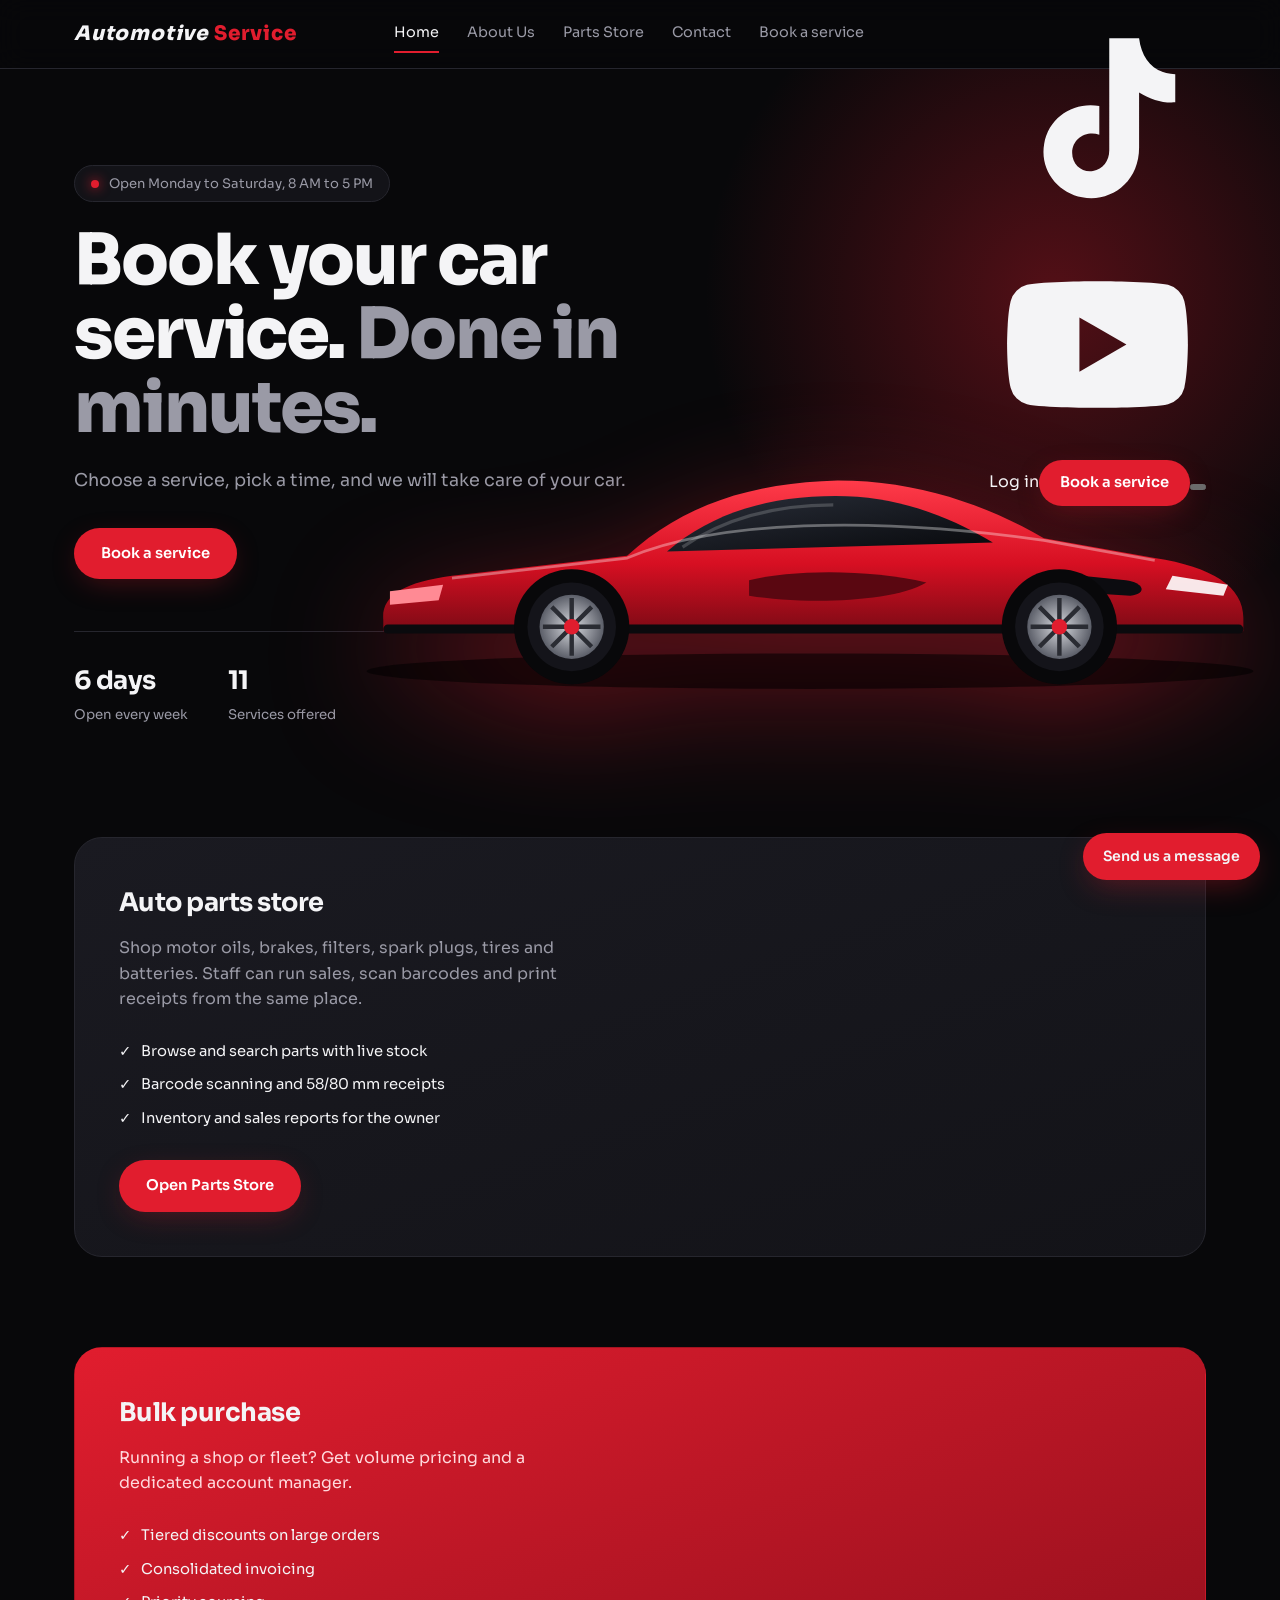
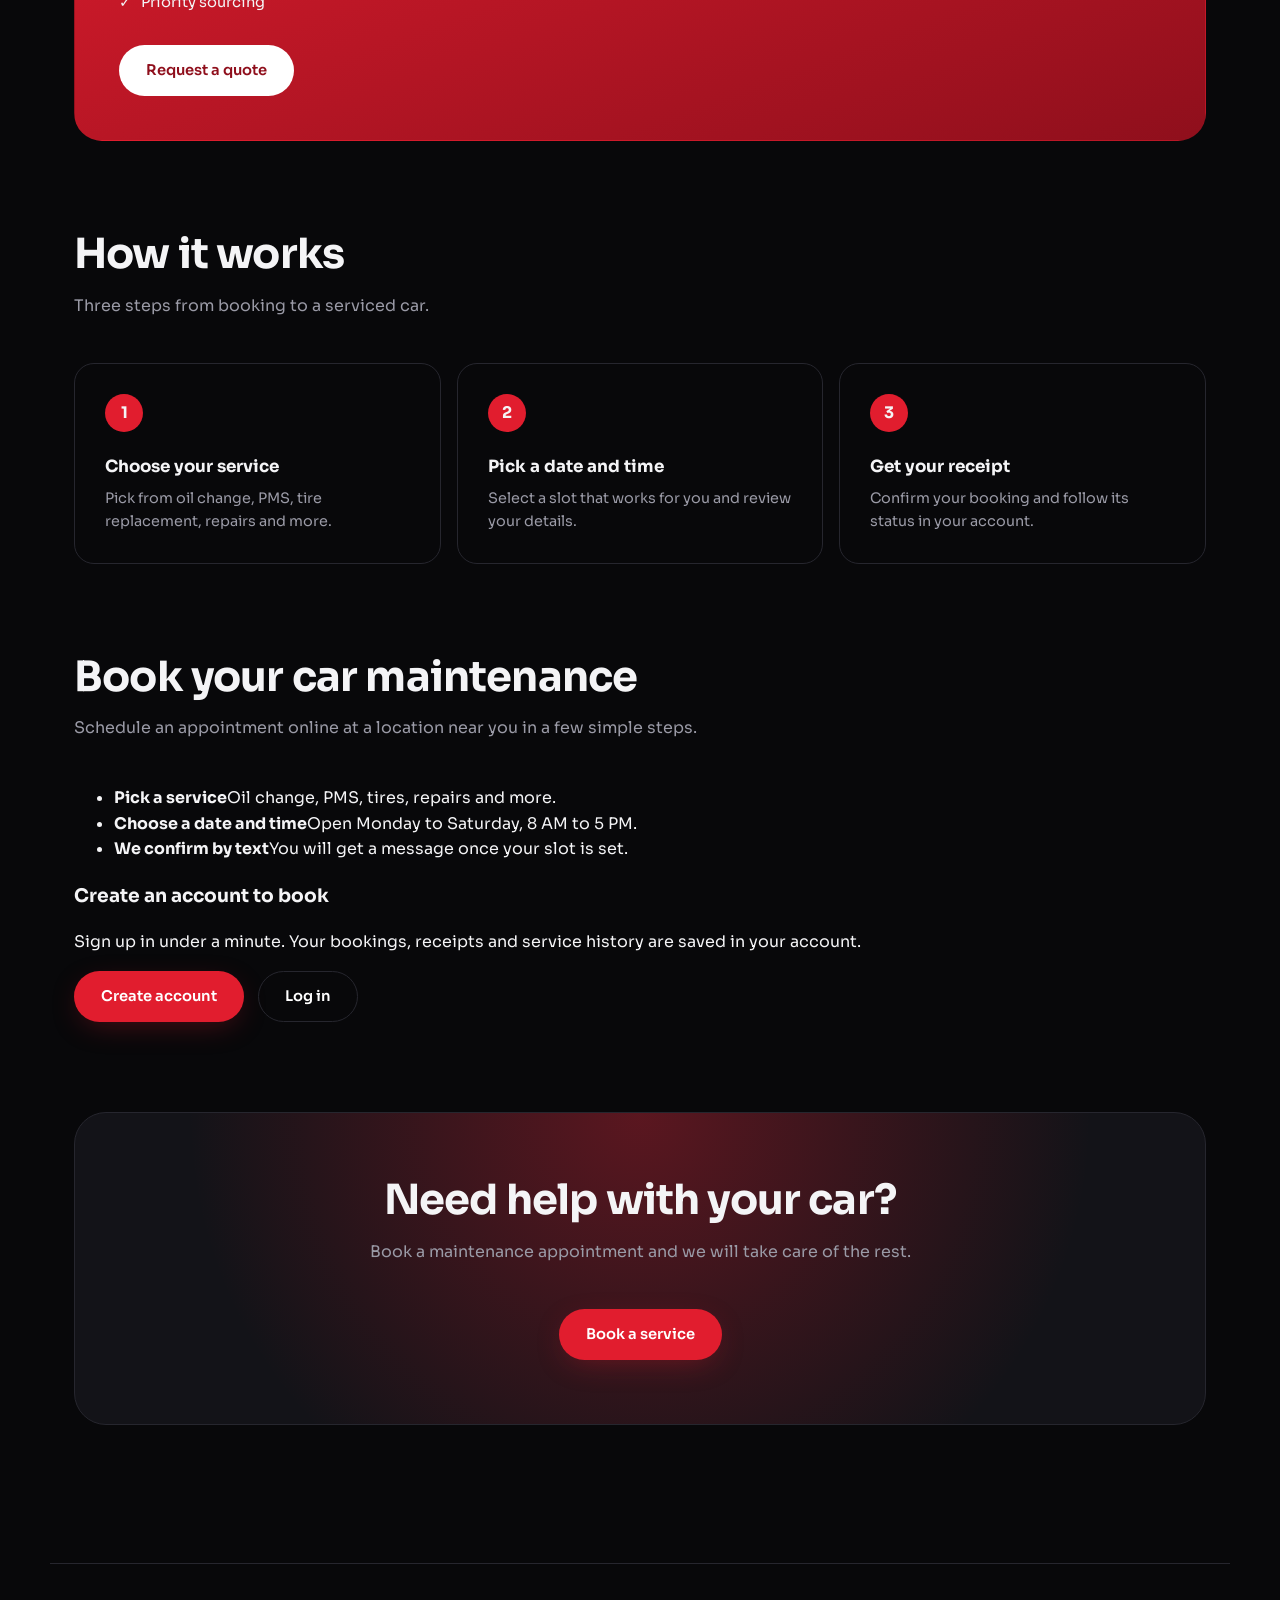
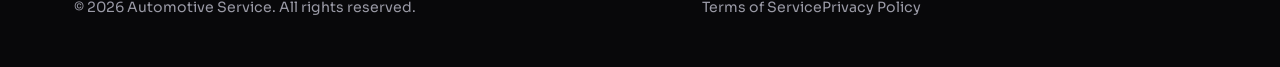
==== index.html @ 80d6568f "ready draft" ====
<!DOCTYPE html>
<html lang="en">
<head>
<meta charset="utf-8">
<meta name="viewport" content="width=device-width, initial-scale=1, viewport-fit=cover">
<title>Automotive Service – Car maintenance and repair</title>
<link rel="preconnect" href="https://fonts.googleapis.com">
<link rel="preconnect" href="https://fonts.gstatic.com" crossorigin>
<link href="https://fonts.googleapis.com/css2?family=Sora:wght@400;500;600;700;800&display=swap" rel="stylesheet">
<link rel="stylesheet" href="style.css">
<style>#tpHost{display:none}body.inparts>*:not(#tpHost){display:none!important}body.inparts #tpHost{display:block}</style>
</head>
<body>
<nav>
<div class="wrap">
<a class="logo" href="#home">Automotive <i>Service</i></a>
<div class="links" id="mainlinks">
<a class="on" href="#home">Home</a><a href="about.html">About Us</a><a href="#parts">Parts Store</a><a href="contact.html">Contact</a><a class="mob-only" href="#booking">Book a service</a><div class="socials links-socials"><a href="#" target="_blank" rel="noopener noreferrer" aria-label="Facebook"><svg viewBox="0 0 24 24" fill="currentColor" aria-hidden="true"><path d="M13.5 22v-8h2.7l.5-3.3h-3.2V8.6c0-.9.4-1.7 1.8-1.7h1.5V4.1s-1.3-.2-2.5-.2c-2.6 0-4.3 1.6-4.3 4.4v2.4H6.8V14h2.7v8h4z"/></svg></a><a href="#" target="_blank" rel="noopener noreferrer" aria-label="Instagram"><svg viewBox="0 0 24 24" fill="none" stroke="currentColor" stroke-width="2" aria-hidden="true"><rect x="3" y="3" width="18" height="18" rx="5"/><circle cx="12" cy="12" r="4"/><circle cx="17.5" cy="6.5" r="1" fill="currentColor" stroke="none"/></svg></a><a href="#" target="_blank" rel="noopener noreferrer" aria-label="TikTok"><svg viewBox="0 0 24 24" fill="currentColor" aria-hidden="true"><path d="M16.6 3c.3 2.4 1.7 3.9 4 4v3.1c-1.4.1-2.7-.3-4-1.1v6.1c0 3.9-3.2 6.1-6.3 5.5-2.7-.5-4.7-3-4.2-5.9.5-3 3.3-4.7 6.1-4.2v3.2c-1.4-.5-3 .4-3 2 0 1.3 1.1 2.2 2.3 2 1.1-.2 1.8-1.1 1.8-2.3V3h3.3z"/></svg></a><a href="#" target="_blank" rel="noopener noreferrer" aria-label="YouTube"><svg viewBox="0 0 24 24" fill="currentColor" aria-hidden="true"><path d="M21.6 7.2a2.5 2.5 0 0 0-1.8-1.8C18.2 5 12 5 12 5s-6.2 0-7.8.4A2.5 2.5 0 0 0 2.4 7.2C2 8.8 2 12 2 12s0 3.2.4 4.8a2.5 2.5 0 0 0 1.8 1.8C5.8 19 12 19 12 19s6.2 0 7.8-.4a2.5 2.5 0 0 0 1.8-1.8c.4-1.6.4-4.8.4-4.8s0-3.2-.4-4.8zM10 15V9l5.2 3z"/></svg></a></div>
</div>
<div class="nav-right"><div class="socials"><a href="#" target="_blank" rel="noopener noreferrer" aria-label="Facebook"><svg viewBox="0 0 24 24" fill="currentColor" aria-hidden="true"><path d="M13.5 22v-8h2.7l.5-3.3h-3.2V8.6c0-.9.4-1.7 1.8-1.7h1.5V4.1s-1.3-.2-2.5-.2c-2.6 0-4.3 1.6-4.3 4.4v2.4H6.8V14h2.7v8h4z"/></svg></a><a href="#" target="_blank" rel="noopener noreferrer" aria-label="Instagram"><svg viewBox="0 0 24 24" fill="none" stroke="currentColor" stroke-width="2" aria-hidden="true"><rect x="3" y="3" width="18" height="18" rx="5"/><circle cx="12" cy="12" r="4"/><circle cx="17.5" cy="6.5" r="1" fill="currentColor" stroke="none"/></svg></a><a href="#" target="_blank" rel="noopener noreferrer" aria-label="TikTok"><svg viewBox="0 0 24 24" fill="currentColor" aria-hidden="true"><path d="M16.6 3c.3 2.4 1.7 3.9 4 4v3.1c-1.4.1-2.7-.3-4-1.1v6.1c0 3.9-3.2 6.1-6.3 5.5-2.7-.5-4.7-3-4.2-5.9.5-3 3.3-4.7 6.1-4.2v3.2c-1.4-.5-3 .4-3 2 0 1.3 1.1 2.2 2.3 2 1.1-.2 1.8-1.1 1.8-2.3V3h3.3z"/></svg></a><a href="#" target="_blank" rel="noopener noreferrer" aria-label="YouTube"><svg viewBox="0 0 24 24" fill="currentColor" aria-hidden="true"><path d="M21.6 7.2a2.5 2.5 0 0 0-1.8-1.8C18.2 5 12 5 12 5s-6.2 0-7.8.4A2.5 2.5 0 0 0 2.4 7.2C2 8.8 2 12 2 12s0 3.2.4 4.8a2.5 2.5 0 0 0 1.8 1.8C5.8 19 12 19 12 19s6.2 0 7.8-.4a2.5 2.5 0 0 0 1.8-1.8c.4-1.6.4-4.8.4-4.8s0-3.2-.4-4.8zM10 15V9l5.2 3z"/></svg></a></div><span class="nav-auth"></span><a class="btn sm" href="#booking">Book a service</a><button class="menu-btn" type="button" aria-label="Open menu" aria-expanded="false" aria-controls="mainlinks"><span></span></button></div>
</div>
</nav>

<header class="hero" id="home">
<img class="car-photo" src="ferrari.jpg" alt="" onload="this.closest('.hero').classList.add('has-photo')" onerror="this.remove()">
<div class="streaks"></div>
<div class="wrap">
<div>
<span class="pill"><b></b>Open Monday to Saturday, 8 AM to 5 PM</span>
<h1>Book your car service. <span>Done in minutes.</span></h1>
<p class="lead">Choose a service, pick a time, and we will take care of your car.</p>
<div class="cta"><a class="btn" href="#booking">Book a service</a></div>
<div class="stats">
<div><strong>6 days</strong><small>Open every week</small></div>
<div><strong>11</strong><small>Services offered</small></div>
</div>
</div>
<svg class="car" viewBox="0 0 830 270" role="img" aria-label="Red Ferrari-style supercar">
<defs>
<linearGradient id="body" x1="0" y1="0" x2="0" y2="1"><stop offset="0" stop-color="#ff3b4a"/><stop offset=".55" stop-color="#d70f22"/><stop offset="1" stop-color="#7d0a15"/></linearGradient>
<linearGradient id="glass" x1="0" y1="0" x2="1" y2="1"><stop offset="0" stop-color="#2a2f3a"/><stop offset="1" stop-color="#07080b"/></linearGradient>
<radialGradient id="rim" cx=".5" cy=".5" r=".5"><stop offset="0" stop-color="#d9dbe0"/><stop offset="1" stop-color="#5b5e68"/></radialGradient>
</defs>
<ellipse cx="415" cy="232" rx="400" ry="16" fill="#000" opacity=".55"/>
<path d="M30 186 C28 164 48 152 92 146 L250 128 C300 82 362 62 440 60 C512 60 574 82 626 112 L726 130 C778 138 806 156 806 184 L806 196 L30 196 Z" fill="url(#body)"/>
<path d="M286 124 C328 88 380 74 438 74 C492 74 536 90 580 116 Z" fill="url(#glass)"/>
<path d="M300 120 C338 94 384 82 436 82" fill="none" stroke="#fff" stroke-opacity=".18" stroke-width="3"/>
<path d="M92 148 L250 130 C330 96 470 92 626 114 L726 132" fill="none" stroke="#fff" stroke-opacity=".35" stroke-width="2.5"/>
<path d="M360 150 C400 140 470 140 520 152 C490 170 410 172 360 164 Z" fill="#5a0711"/>
<path d="M640 144 L700 150 C716 152 720 162 704 164 L640 160 Z" fill="#0c0c10"/>
<path d="M742 146 L792 154 L788 164 L736 158 Z" fill="#fff" opacity=".9"/>
<path d="M36 160 L84 154 L80 168 L36 172 Z" fill="#ff8a94"/>
<rect x="30" y="190" width="776" height="8" rx="4" fill="#0a0a0d"/>
<g><circle cx="200" cy="192" r="52" fill="#08080a"/><circle cx="200" cy="192" r="40" fill="#14141a"/><circle cx="200" cy="192" r="29" fill="url(#rim)"/><g stroke="#2a2c33" stroke-width="4"><path d="M200 166v52M174 192h52M182 174l36 36M218 174l-36 36"/></g><circle cx="200" cy="192" r="7" fill="#e11d2e"/></g>
<g><circle cx="640" cy="192" r="52" fill="#08080a"/><circle cx="640" cy="192" r="40" fill="#14141a"/><circle cx="640" cy="192" r="29" fill="url(#rim)"/><g stroke="#2a2c33" stroke-width="4"><path d="M640 166v52M614 192h52M622 174l36 36M658 174l-36 36"/></g><circle cx="640" cy="192" r="7" fill="#e11d2e"/></g>
</svg>
</div>
</header>

<section id="partsinfo" style="padding-top:0">
<div class="wrap split" style="grid-template-columns:1fr">
<div class="panel">
<h3>Auto parts store</h3>
<p>Shop motor oils, brakes, filters, spark plugs, tires and batteries. Staff can run sales, scan barcodes and print receipts from the same place.</p>
<ul><li>Browse and search parts with live stock</li><li>Barcode scanning and 58/80 mm receipts</li><li>Inventory and sales reports for the owner</li></ul>
<a class="btn" href="#parts">Open Parts Store</a>
</div>
</div>
</section>

<section style="padding-top:0">
<div class="wrap split" id="bulk" style="grid-template-columns:1fr">
<div class="panel red">
<h3>Bulk purchase</h3>
<p>Running a shop or fleet? Get volume pricing and a dedicated account manager.</p>
<ul><li>Tiered discounts on large orders</li><li>Consolidated invoicing</li><li>Priority sourcing</li></ul>
<a class="btn" href="contact.html">Request a quote</a>
</div>
</div>
</section>

<section id="how" style="padding-top:0">
<div class="wrap">
<h2>How it works</h2>
<p class="sub">Three steps from booking to a serviced car.</p>
<div class="steps">
<div class="step"><h3>Choose your service</h3><p>Pick from oil change, PMS, tire replacement, repairs and more.</p></div>
<div class="step"><h3>Pick a date and time</h3><p>Select a slot that works for you and review your details.</p></div>
<div class="step"><h3>Get your receipt</h3><p>Confirm your booking and follow its status in your account.</p></div>
</div>
</div>
</section>

<section id="booking" style="padding-top:0">
<div class="wrap book">
<div class="book-info">
<h2>Book your car maintenance</h2>
<p class="sub">Schedule an appointment online at a location near you in a few simple steps.</p>
<ul class="perks">
<li><strong>Pick a service</strong><span>Oil change, PMS, tires, repairs and more.</span></li>
<li><strong>Choose a date and time</strong><span>Open Monday to Saturday, 8 AM to 5 PM.</span></li>
<li><strong>We confirm by text</strong><span>You will get a message once your slot is set.</span></li>
</ul>
</div>
<form class="form" id="bookingForm">
<input name="name" placeholder="Name" aria-label="Name" required>
<input name="address" placeholder="Address" aria-label="Address">
<div class="row2"><input name="mobile" type="tel" placeholder="Mobile number" aria-label="Mobile number" required><input name="email" type="email" placeholder="Email" aria-label="Email"></div>
<div class="row2"><input name="date" id="bdate" type="date" aria-label="Booking date" required><select name="time" aria-label="Booking time" required><option value="" selected disabled>Booking time</option><option>8:00 AM</option><option>9:00 AM</option><option>10:00 AM</option><option>11:00 AM</option><option>1:00 PM</option><option>2:00 PM</option><option>3:00 PM</option><option>4:00 PM</option><option>5:00 PM</option></select></div>
<div class="row3"><input name="make" placeholder="Car make" aria-label="Car make"><input name="model" placeholder="Car model" aria-label="Car model"><input name="year" inputmode="numeric" placeholder="Car year" aria-label="Car year"></div>
<textarea name="issue" rows="3" placeholder="Describe the issue" aria-label="Issue"></textarea>
<select name="service" aria-label="List of services" required><option value="" selected disabled>List of services</option><option>Basic Change Oil</option><option>General PMS</option><option>Intake / EGR Cleaning</option><option>Vehicle General Repairs</option><option>Tire Replacement</option><option>Engine Wash</option><option>Under Chassis Repairs</option><option>GPS Installation</option><option>Radiator Flush</option><option>ATF Flush</option><option>Others</option></select>
<input name="needed" placeholder="Service needed (if not listed)" aria-label="Service needed">
<button class="btn submit" type="submit">Review booking</button>
</form>
<div class="gate" id="bookGate" hidden>
<h3 id="gateTitle">Create an account to book</h3>
<p id="gateText">Sign up in under a minute. Your bookings, receipts and service history are saved in your account.</p>
<div class="cta" id="gateActs"><a class="btn" href="login.html?mode=register&amp;next=index.html%23booking">Create account</a><a class="btn ghost" href="login.html?next=index.html%23booking">Log in</a></div>
</div>
</div>
</section>

<section id="help" style="padding-top:0">
<div class="banner">
<h2>Need help with your car?</h2>
<p class="sub" style="margin-inline:auto">Book a maintenance appointment and we will take care of the rest.</p>
<div class="cta"><a class="btn" href="#booking">Book a service</a></div>
</div>
</section>

<footer>
<div class="wrap foot"><span>© 2026 Automotive Service. All rights reserved.</span><div class="foot-links"><a href="terms.html">Terms of Service</a><a href="privacy.html">Privacy Policy</a></div><div class="socials"><a href="#" target="_blank" rel="noopener noreferrer" aria-label="Facebook"><svg viewBox="0 0 24 24" fill="currentColor" aria-hidden="true"><path d="M13.5 22v-8h2.7l.5-3.3h-3.2V8.6c0-.9.4-1.7 1.8-1.7h1.5V4.1s-1.3-.2-2.5-.2c-2.6 0-4.3 1.6-4.3 4.4v2.4H6.8V14h2.7v8h4z"/></svg></a><a href="#" target="_blank" rel="noopener noreferrer" aria-label="Instagram"><svg viewBox="0 0 24 24" fill="none" stroke="currentColor" stroke-width="2" aria-hidden="true"><rect x="3" y="3" width="18" height="18" rx="5"/><circle cx="12" cy="12" r="4"/><circle cx="17.5" cy="6.5" r="1" fill="currentColor" stroke="none"/></svg></a><a href="#" target="_blank" rel="noopener noreferrer" aria-label="TikTok"><svg viewBox="0 0 24 24" fill="currentColor" aria-hidden="true"><path d="M16.6 3c.3 2.4 1.7 3.9 4 4v3.1c-1.4.1-2.7-.3-4-1.1v6.1c0 3.9-3.2 6.1-6.3 5.5-2.7-.5-4.7-3-4.2-5.9.5-3 3.3-4.7 6.1-4.2v3.2c-1.4-.5-3 .4-3 2 0 1.3 1.1 2.2 2.3 2 1.1-.2 1.8-1.1 1.8-2.3V3h3.3z"/></svg></a><a href="#" target="_blank" rel="noopener noreferrer" aria-label="YouTube"><svg viewBox="0 0 24 24" fill="currentColor" aria-hidden="true"><path d="M21.6 7.2a2.5 2.5 0 0 0-1.8-1.8C18.2 5 12 5 12 5s-6.2 0-7.8.4A2.5 2.5 0 0 0 2.4 7.2C2 8.8 2 12 2 12s0 3.2.4 4.8a2.5 2.5 0 0 0 1.8 1.8C5.8 19 12 19 12 19s6.2 0 7.8-.4a2.5 2.5 0 0 0 1.8-1.8c.4-1.6.4-4.8.4-4.8s0-3.2-.4-4.8zM10 15V9l5.2 3z"/></svg></a></div></div>
</footer>
<a class="chat" href="contact.html">Send us a message</a>
<dialog id="dlg" class="dlg" aria-labelledby="dlgTitle"><div class="dlg-in"><p class="dlg-brand">Automotive Service</p><h2 id="dlgTitle"></h2><p class="sub" id="dlgNote"></p><div id="dlgBody"></div><div class="dlg-acts" id="dlgActs"></div></div></dialog>
<div id="tpHost"></div>
<script src="auth.js"></script>
<script src="parts.js"></script>
<script>
(function(){
var f=document.getElementById('bookingForm'),dlg=document.getElementById('dlg'),body=document.getElementById('dlgBody'),title=document.getElementById('dlgTitle'),acts=document.getElementById('dlgActs'),note=document.getElementById('dlgNote');
document.getElementById('bdate').min=new Date().toISOString().slice(0,10);
var data=[],ref=null;
var me=AS.session(),isCustomer=!!(me&&me.role==='customer');
var gate=document.getElementById('bookGate');
f.hidden=!isCustomer;gate.hidden=isCustomer;
if(isCustomer){f.elements.name.value=me.name||'';f.elements.email.value=me.email||'';f.elements.mobile.value=me.phone||''}
else if(me){document.getElementById('gateTitle').textContent='Customer account needed';document.getElementById('gateText').textContent='You are logged in as an admin. Log in with a customer account to book a service.';document.getElementById('gateActs').innerHTML='<a class="btn" href="dashboard.html">Go to dashboard</a>'}
function val(n){return (f.elements[n].value||'').trim();}
function collect(){
 var dt=val('date'),dateTxt=dt?new Date(dt+'T00:00').toLocaleDateString('en-PH',{weekday:'long',year:'numeric',month:'long',day:'numeric'}):'';
 var car=[val('year'),val('make'),val('model')].filter(Boolean).join(' ');
 return [['Service',val('service')],['Other service needed',val('needed')],['Date',dateTxt],['Time',val('time')],['Name',val('name')],['Mobile number',val('mobile')],['Email',val('email')],['Address',val('address')],['Vehicle',car],['Issue',val('issue')]].filter(function(r){return r[1];});
}
function render(rows,refNo){
 body.textContent='';
 if(refNo){var p=document.createElement('p');p.className='ref';p.textContent='Reference no. '+refNo;body.appendChild(p);}
 var dl=document.createElement('dl');
 rows.forEach(function(r){var a=document.createElement('dt'),b=document.createElement('dd');a.textContent=r[0];b.textContent=r[1];dl.appendChild(a);dl.appendChild(b);});
 body.appendChild(dl);
}
function btn(text,cls,fn){var b=document.createElement('button');b.type='button';b.className='btn '+cls;b.textContent=text;b.addEventListener('click',fn);acts.appendChild(b);}
function plain(){return 'AUTOMOTIVE SERVICE - BOOKING RECEIPT\nReference no.: '+ref+'\n\n'+data.map(function(r){return r[0]+': '+r[1];}).join('\n')+'\n\nWe will text you to confirm your slot.\n';}
function review(){
 data=collect();ref=null;
 title.textContent='Check your booking';
 note.textContent='Please make sure everything is correct before you confirm.';
 render(data);acts.textContent='';
 btn('Edit details','ghost',function(){dlg.close();});
 btn('Confirm booking','',confirmBooking);
 dlg.showModal();
}
function confirmBooking(){
 ref='AS-'+new Date().toISOString().slice(2,10).replace(/-/g,'')+'-'+Math.random().toString(36).slice(2,6).toUpperCase();
 var all=AS.get('as_bookings',[]);
 all.push({ref:ref,owner:me&&me.role==='customer'?me.email:'',name:val('name'),mobile:val('mobile'),email:val('email'),address:val('address'),service:val('service'),other:val('needed'),date:val('date'),time:val('time'),vehicle:[val('year'),val('make'),val('model')].filter(Boolean).join(' '),issue:val('issue'),status:'Pending',created:Date.now()});
 AS.set('as_bookings',all);
 title.textContent='Booking received';
 note.textContent='Keep this receipt. We will text you to confirm your slot.';
 render(data,ref);acts.textContent='';
 btn('Print receipt','',function(){window.print();});
 btn('Download copy','ghost',function(){
  var a=document.createElement('a');a.href=URL.createObjectURL(new Blob([plain()],{type:'text/plain'}));a.download='booking-'+ref+'.txt';a.click();URL.revokeObjectURL(a.href);
 });
 var em=val('email');
 if(em)btn('Email me a copy','ghost',function(){location.href='mailto:'+encodeURIComponent(em).replace('%40','@')+'?subject='+encodeURIComponent('Booking receipt '+ref)+'&body='+encodeURIComponent(plain());});
 btn('Done','',function(){dlg.close();});
}
dlg.addEventListener('close',function(){if(ref){f.reset();ref=null;}});
f.addEventListener('submit',function(e){e.preventDefault();if(!isCustomer){location.href='login.html?mode=register&next=index.html%23booking';return}review();});
})();
</script>
</body>
</html>
---- style.css ----
:root{color-scheme:dark;--bg:#08080a;--surface:#131318;--line:#26262e;--text:#f4f4f6;--muted:#9a9aa6;--red:#e11d2e;--red-deep:#8f0f1c;--glow:rgba(225,29,46,.35);
box-sizing:border-box;padding-top:env(safe-area-inset-top,0px);padding-bottom:env(safe-area-inset-bottom,0px)}
*,*::before,*::after{box-sizing:inherit}
html{scroll-behavior:smooth;scroll-padding-top:90px}
body{margin:0;background:var(--bg);color:var(--text);font-family:'Sora',system-ui,-apple-system,'Segoe UI',sans-serif;line-height:1.6;-webkit-font-smoothing:antialiased}
a{color:inherit;text-decoration:none}
:focus-visible{outline:2px solid var(--red);outline-offset:3px;border-radius:6px}
.wrap{max-width:1180px;margin:0 auto;padding:0 24px}
nav{position:sticky;top:0;z-index:20;backdrop-filter:blur(14px);background:rgba(8,8,10,.72);border-bottom:1px solid var(--line)}
nav .wrap{display:flex;align-items:center;justify-content:space-between;height:68px;gap:24px}
.logo{font-weight:800;font-size:1.25rem;letter-spacing:.04em;font-style:italic}
.logo i{color:var(--red);font-style:normal}
.links{display:flex;gap:28px;font-size:.9rem;color:var(--muted)}
.links a{padding:6px 0;border-bottom:2px solid transparent;transition:color .2s,border-color .2s}
.links a:hover,.links a.on{color:var(--text);border-color:var(--red)}
.btn{display:inline-flex;align-items:center;gap:8px;padding:13px 26px;border-radius:999px;font-weight:600;font-size:.92rem;background:var(--red);color:#fff;border:1px solid transparent;box-shadow:0 8px 30px -8px var(--glow);transition:transform .2s,background .2s}
.btn:hover{transform:translateY(-2px);background:#f02a3b}
.btn.ghost{background:transparent;border-color:var(--line);box-shadow:none}
.btn.ghost:hover{border-color:var(--muted);background:var(--surface)}
.btn.sm{padding:10px 20px}
.hero{position:relative;overflow:hidden;padding:96px 0 110px}
.hero::before{content:"";position:absolute;right:-12%;top:-20%;width:760px;height:760px;background:radial-gradient(circle,var(--glow),transparent 65%);pointer-events:none}
.hero{min-height:680px;display:flex;align-items:center}
.hero .wrap{position:relative;z-index:2;width:100%}
.hero .wrap>div{max-width:620px}
.hero::after{content:"";position:absolute;inset:auto 0 0 0;height:38%;background:linear-gradient(to top,var(--bg),transparent);z-index:1;pointer-events:none}
.car{position:absolute;right:-40px;bottom:14px;width:min(920px,72vw);z-index:0;filter:drop-shadow(0 30px 60px rgba(225,29,46,.45));animation:drive 1.6s cubic-bezier(.2,.8,.2,1) both}
@keyframes drive{from{transform:translateX(160px);opacity:0}to{transform:none;opacity:1}}
.pill{display:inline-flex;align-items:center;gap:10px;padding:7px 16px;border:1px solid var(--line);border-radius:999px;background:var(--surface);font-size:.82rem;color:var(--muted)}
.pill b{width:8px;height:8px;border-radius:50%;background:var(--red);box-shadow:0 0 12px var(--red)}
h1{font-size:clamp(2.4rem,5.6vw,4.4rem);line-height:1.05;letter-spacing:-.03em;font-weight:800;margin:22px 0 20px}
h1 span{color:var(--muted)}
.lead{font-size:1.1rem;color:var(--muted);max-width:46ch;margin:0 0 34px}
.cta{display:flex;gap:14px;flex-wrap:wrap}
.stats{display:flex;gap:40px;margin-top:52px;padding-top:28px;border-top:1px solid var(--line)}
.stats strong{display:block;font-size:1.6rem;letter-spacing:-.02em}
.stats small{color:var(--muted)}
section{padding:90px 0}
h2{font-size:clamp(1.8rem,3.4vw,2.6rem);letter-spacing:-.02em;line-height:1.15;margin:0 0 14px;font-weight:700}
.sub{color:var(--muted);max-width:56ch;margin:0 0 44px}
.split{display:grid;grid-template-columns:1fr 1fr;gap:20px}
.panel{padding:44px;border-radius:28px;border:1px solid var(--line);background:linear-gradient(160deg,#1a1a21,var(--surface))}
.panel.red{background:linear-gradient(160deg,var(--red),var(--red-deep));border-color:transparent}
.panel.red p{color:#ffd9dd}
.panel h3{font-size:1.6rem;letter-spacing:-.02em;margin:0 0 12px}
.panel p{color:var(--muted);margin:0 0 28px;max-width:40ch}
.panel ul{list-style:none;margin:0 0 30px;padding:0;display:grid;gap:10px;font-size:.92rem}
.panel li::before{content:"✓";margin-right:10px;font-weight:700}
.panel.red .btn{background:#fff;color:var(--red-deep);box-shadow:none}
.steps{display:grid;grid-template-columns:repeat(3,1fr);gap:16px;counter-reset:s}
.step{padding:30px;border-radius:20px;border:1px solid var(--line);counter-increment:s}
.step::before{content:counter(s);display:grid;place-items:center;width:38px;height:38px;border-radius:50%;background:var(--red);font-weight:700;margin-bottom:22px}
.step h3{margin:0 0 6px;font-size:1.05rem}
.step p{margin:0;color:var(--muted);font-size:.9rem}
.banner{margin:0 24px;max-width:1132px;margin-inline:auto;padding:64px 24px;text-align:center;border-radius:32px;background:radial-gradient(circle at 50% 0,var(--glow),transparent 70%),var(--surface);border:1px solid var(--line)}
.banner .cta{justify-content:center}
footer{padding:48px 0;color:var(--muted);font-size:.88rem}
footer .wrap{display:flex;justify-content:space-between;flex-wrap:wrap;gap:16px;border-top:1px solid var(--line);padding-top:32px}
.chat{position:fixed;right:20px;bottom:calc(20px + env(safe-area-inset-bottom,0px));z-index:30;padding:12px 20px;border-radius:999px;background:var(--red);font-size:.88rem;font-weight:600;box-shadow:0 10px 30px -6px var(--glow)}
@media(max-width:900px){.links{display:none}.split{grid-template-columns:1fr}.car{width:130vw;right:-30vw;bottom:0;opacity:.55}.hero{min-height:620px}.steps{grid-template-columns:1fr}.hero{padding-top:56px}.stats{gap:24px}.panel{padding:30px}}
@media(prefers-reduced-motion:reduce){
/* Real photo: save a Ferrari photo as ferrari.jpg in this folder */
.car-photo{position:absolute;inset:0;width:100%;height:100%;object-fit:cover;object-position:70% 55%;z-index:0;opacity:0;transition:opacity 1.2s}
.has-photo .car-photo{opacity:1}
.has-photo .car{display:none}
.has-photo::before{display:none}
.hero .wrap{z-index:3}
.hero::after{z-index:2}
.has-photo .streaks{position:absolute;inset:0;z-index:1;background:linear-gradient(90deg,var(--bg) 0%,rgba(8,8,10,.88) 32%,rgba(8,8,10,.25) 65%,rgba(8,8,10,.45) 100%),radial-gradient(ellipse at 80% 70%,rgba(225,29,46,.35),transparent 60%)}
.streaks{position:absolute;inset:0;z-index:0;pointer-events:none;background:repeating-linear-gradient(100deg,transparent 0 120px,rgba(225,29,46,.07) 120px 122px,transparent 122px 260px)}
.has-photo .hero-fade{display:none}
@media(max-width:900px){.car-photo{object-position:75% 50%}.has-photo .streaks{background:linear-gradient(180deg,rgba(8,8,10,.55),rgba(8,8,10,.9))}}

/* Booking */
.book{display:grid;grid-template-columns:.9fr 1.1fr;gap:56px;align-items:start}
.perks{list-style:none;margin:0;padding:0;display:grid;gap:14px}
.perks li{padding:20px 22px;border:1px solid var(--line);border-left:3px solid var(--red);border-radius:14px;background:var(--surface);display:grid;gap:2px}
.perks span{color:var(--muted);font-size:.9rem}
.form{display:grid;gap:12px;padding:32px;border:1px solid var(--line);border-radius:28px;background:linear-gradient(160deg,#1a1a21,var(--surface))}
.form input,.form select,.form textarea{width:100%;padding:14px 16px;font:inherit;font-size:.92rem;color:var(--text);background:var(--bg);border:1px solid var(--line);border-radius:12px;transition:border-color .2s}
.form input::placeholder,.form textarea::placeholder{color:var(--muted)}
.form input:focus,.form select:focus,.form textarea:focus{outline:none;border-color:var(--red);box-shadow:0 0 0 3px var(--glow)}
.form select{appearance:none;background-image:url("data:image/svg+xml,%3Csvg xmlns='http://www.w3.org/2000/svg' width='12' height='8' fill='none' stroke='%239a9aa6' stroke-width='2'%3E%3Cpath d='m1 1 5 5 5-5'/%3E%3C/svg%3E");background-repeat:no-repeat;background-position:right 16px center;padding-right:40px}
.form textarea{resize:vertical}
.row2{display:grid;grid-template-columns:1fr 1fr;gap:12px}
.row3{display:grid;grid-template-columns:repeat(3,1fr);gap:12px}
.submit{justify-content:center;width:100%;margin-top:6px;cursor:pointer;font:inherit;font-weight:600}
.ok{margin:4px 0 0;padding:12px 16px;border-radius:12px;background:rgba(225,29,46,.12);border:1px solid var(--red);font-size:.9rem}
@media(max-width:900px){.book{grid-template-columns:1fr;gap:32px}.form{padding:22px}.row3{grid-template-columns:1fr}}
@media(max-width:520px){.row2{grid-template-columns:1fr}}

/* Cooler background */
body{background:radial-gradient(700px 520px at 100% 1000px,rgba(225,29,46,.13),transparent 65%) no-repeat,radial-gradient(700px 520px at 0 1900px,rgba(143,15,28,.18),transparent 65%) no-repeat,radial-gradient(700px 520px at 100% 2800px,rgba(225,29,46,.12),transparent 65%) no-repeat,var(--bg)}
.hero{background:radial-gradient(ellipse 55% 55% at 88% 88%,rgba(225,29,46,.6),transparent 70%),radial-gradient(ellipse 50% 70% at 0 0,rgba(143,15,28,.55),transparent 70%),radial-gradient(ellipse 40% 40% at 50% 100%,rgba(225,29,46,.18),transparent 70%),linear-gradient(180deg,#14060a,var(--bg))}
.hero::before{right:-8%;top:auto;bottom:-34%;width:75%;height:75%;background:linear-gradient(112deg,transparent 0 38%,rgba(225,29,46,.85) 38% 50%,transparent 50% 54%,rgba(255,255,255,.9) 54% 57%,transparent 57% 61%,rgba(225,29,46,.85) 61% 70%,transparent 70%);opacity:.38;filter:blur(.5px)}
.streaks{inset:auto 0 0 0;height:60%;background:linear-gradient(rgba(225,29,46,.45) 1px,transparent 1px) 0 0/100% 46px,linear-gradient(90deg,rgba(225,29,46,.4) 1px,transparent 1px) 0 0/70px 100%;transform:perspective(520px) rotateX(64deg);transform-origin:50% 100%;-webkit-mask-image:linear-gradient(to top,#000 10%,transparent 85%);mask-image:linear-gradient(to top,#000 10%,transparent 85%);opacity:.55;animation:grid 2.4s linear infinite}
@keyframes grid{to{background-position:0 46px,0 0}}
.has-photo .streaks{inset:0;height:auto;transform:none;-webkit-mask-image:none;mask-image:none;opacity:1;animation:none}
.hero::after{height:30%;background:linear-gradient(to top,var(--bg) 8%,transparent)}
.panel,.form,.perks li,.step{backdrop-filter:blur(6px)}
@media(prefers-reduced-motion:reduce){.streaks{animation:none}}

/* About page */
.page-hero{padding:96px 0 40px;background:radial-gradient(ellipse 55% 80% at 90% 100%,rgba(225,29,46,.45),transparent 70%),radial-gradient(ellipse 50% 70% at 0 0,rgba(143,15,28,.5),transparent 70%),linear-gradient(180deg,#14060a,var(--bg))}
.page-hero h1{max-width:16ch}
.page-hero .lead{margin-bottom:0}
.about-split{display:grid;grid-template-columns:1.1fr .9fr;gap:56px;align-items:center}
.facts{display:grid;grid-template-columns:1fr 1fr;gap:16px}
.facts div{padding:28px;border:1px solid var(--line);border-radius:20px;background:var(--surface)}
.facts strong{display:block;font-size:2rem;letter-spacing:-.02em;color:var(--red)}
.facts small{color:var(--muted)}
.values{display:grid;grid-template-columns:repeat(3,1fr);gap:16px}
.value{padding:32px;border:1px solid var(--line);border-top:3px solid var(--red);border-radius:20px;background:var(--surface)}
.value h3{margin:0 0 8px;font-size:1.1rem}
.value p{margin:0;color:var(--muted);font-size:.92rem}
@media(max-width:900px){.about-split,.values{grid-template-columns:1fr}.about-split{gap:32px}.page-hero{padding-top:56px}}

/* Mission and vision */
.mv{display:grid;grid-template-columns:1fr 1fr;gap:20px}
.mv-card{padding:44px;border-radius:28px;border:1px solid var(--line);background:linear-gradient(160deg,#1a1a21,var(--surface))}
.mv-card:first-child{background:linear-gradient(160deg,var(--red),var(--red-deep));border-color:transparent}
.mv-card h2{margin-bottom:16px}
.mv-card p{margin:0;color:var(--muted);font-size:1.02rem;max-width:46ch}
.mv-card:first-child p{color:#ffe3e6}
@media(max-width:900px){.mv{grid-template-columns:1fr}.mv-card{padding:30px}}

/* Booking review and receipt */
.dlg{width:calc(100% - 32px);max-width:560px;max-height:90vh;padding:0;color:var(--text);background:var(--surface);border:1px solid var(--line);border-radius:24px;box-shadow:0 30px 80px rgba(0,0,0,.6)}
.dlg::backdrop{background:rgba(0,0,0,.72);backdrop-filter:blur(4px)}
.dlg-in{padding:32px}
.dlg-brand{margin:0 0 6px;font-weight:800;font-style:italic;color:var(--red)}
.dlg h2{font-size:1.6rem;margin:0 0 6px}
.dlg .sub{margin:0 0 22px;font-size:.92rem}
.ref{margin:0 0 16px;padding:10px 14px;border:1px dashed var(--red);border-radius:12px;font-weight:700;letter-spacing:.02em}
.dlg dl{display:grid;grid-template-columns:150px 1fr;margin:0}
.dlg dt,.dlg dd{padding:11px 0;border-bottom:1px solid var(--line);font-size:.92rem}
.dlg dt{color:var(--muted)}
.dlg dd{margin:0;font-weight:600;overflow-wrap:anywhere;white-space:pre-wrap}
.dlg-acts{display:flex;flex-wrap:wrap;gap:10px;margin-top:24px}
.dlg-acts .btn{cursor:pointer;font:inherit;font-weight:600;font-size:.9rem;padding:12px 22px}
@media(max-width:520px){.dlg-in{padding:22px}.dlg dl{grid-template-columns:1fr}.dlg dt{border:0;padding-bottom:0}}
@media print{body>*:not(dialog){display:none!important}body{background:#fff!important;padding:0}.dlg{position:static!important;display:block!important;max-width:none;max-height:none;margin:0 auto;color:#000;background:#fff;border:0;box-shadow:none}.dlg *{color:#000!important}.dlg-acts{display:none}.dlg dt,.dlg dd{border-color:#ccc}}

/* Accounts and dashboards */
.nav-right{display:flex;align-items:center;gap:20px}
.nav-auth{display:flex;gap:18px}
.textlink{color:var(--muted);font-size:.9rem;transition:color .2s}
.textlink:hover{color:var(--text)}
.authpage{background:radial-gradient(700px 500px at 100% 0,rgba(225,29,46,.16),transparent 65%) no-repeat,radial-gradient(600px 500px at 0 100%,rgba(143,15,28,.2),transparent 65%) no-repeat,var(--bg)}
.authwrap{min-height:calc(100vh - 70px);display:grid;place-items:center;padding:40px 20px}
.authcard{width:100%;max-width:440px;padding:36px;border:1px solid var(--line);border-radius:28px;background:linear-gradient(160deg,#1a1a21,var(--surface))}
.authcard h1{font-size:1.9rem;margin:0 0 6px;letter-spacing:-.02em}
.authcard .sub{margin:0 0 24px;font-size:.92rem}
.tabs{display:grid;grid-auto-flow:column;grid-auto-columns:1fr;gap:4px;padding:4px;margin-bottom:20px;border:1px solid var(--line);border-radius:999px;background:var(--bg)}
.tabs button{padding:10px;border:0;border-radius:999px;background:transparent;color:var(--muted);font:inherit;font-weight:600;font-size:.9rem;cursor:pointer;transition:background .2s,color .2s}
.tabs button.on{background:var(--red);color:#fff}
.authcard .form{padding:0;border:0;background:none}
.err{margin:0;padding:10px 14px;border-radius:12px;background:rgba(225,29,46,.12);border:1px solid var(--red);font-size:.88rem}
.switch{margin:18px 0 0;text-align:center;color:var(--muted);font-size:.9rem}
.switch a{color:var(--text);font-weight:600;border-bottom:1px solid var(--red)}
.demo{margin:14px 0 0;text-align:center;color:var(--muted);font-size:.78rem}
.dash{padding-top:48px;padding-bottom:80px}
.dash-top{display:flex;justify-content:space-between;align-items:flex-end;gap:16px;flex-wrap:wrap;margin-bottom:28px}
.dash h1{font-size:clamp(1.8rem,3.4vw,2.4rem);margin:0 0 4px;letter-spacing:-.02em}
.dash .sub{margin:0}
.dash h2{font-size:1.3rem;margin:36px 0 16px}
.stats-row{display:grid;grid-template-columns:repeat(auto-fit,minmax(170px,1fr));gap:14px}
.stat{padding:22px;border:1px solid var(--line);border-radius:18px;background:var(--surface)}
.stat strong{display:block;font-size:2rem;letter-spacing:-.02em;color:var(--red)}
.stat small{color:var(--muted)}
.toolbar{display:flex;gap:12px;flex-wrap:wrap;margin-bottom:14px}
.toolbar select,.toolbar input,.statussel{padding:11px 14px;font:inherit;font-size:.9rem;color:var(--text);background:var(--surface);border:1px solid var(--line);border-radius:12px}
.toolbar input{flex:1;min-width:200px}
.tablewrap{overflow-x:auto;border:1px solid var(--line);border-radius:18px;background:var(--surface)}
table{width:100%;border-collapse:collapse;font-size:.88rem}
th,td{padding:14px 16px;text-align:left;border-bottom:1px solid var(--line);white-space:nowrap;vertical-align:middle}
th{color:var(--muted);font-weight:500;font-size:.8rem}
tbody tr:last-child td{border-bottom:0}
td small{color:var(--muted)}
.statussel{padding:8px 10px;font-size:.84rem}
.badge{display:inline-block;padding:4px 12px;border-radius:999px;font-size:.78rem;font-weight:600}
.b-pending{background:rgba(245,166,35,.15);color:#f5a623}
.b-confirmed{background:rgba(66,153,225,.15);color:#63b3ed}
.b-completed{background:rgba(72,187,120,.15);color:#68d391}
.b-cancelled{background:rgba(154,154,166,.15);color:var(--muted)}
.empty{margin:0;padding:28px;border:1px dashed var(--line);border-radius:18px;color:var(--muted);text-align:center}
.mini{font-size:1rem;margin:22px 0 8px}
.histrow{display:flex;justify-content:space-between;align-items:center;gap:12px;padding:10px 0;border-bottom:1px solid var(--line);font-size:.9rem}
@media(max-width:700px){.nav-right{gap:12px}.nav-right .btn{display:none}.authcard{padding:26px}}

/* Responsive: phones, tablets, laptops, desktops and Macs */
html{-webkit-text-size-adjust:100%;text-size-adjust:100%}
body{overflow-x:clip}
img,svg,video{max-width:100%}
.banner{width:calc(100% - 32px)}
.mob-only{display:none}
.menu-btn{display:none;place-items:center;width:44px;height:44px;border:1px solid var(--line);border-radius:12px;background:var(--surface);color:var(--text);cursor:pointer}
.menu-btn span,.menu-btn span::before,.menu-btn span::after{display:block;width:18px;height:2px;border-radius:2px;background:currentColor;transition:transform .2s,opacity .2s}
.menu-btn span{position:relative}
.menu-btn span::before,.menu-btn span::after{content:"";position:absolute;left:0}
.menu-btn span::before{top:-6px}
.menu-btn span::after{top:6px}
nav.open .menu-btn span{background:transparent}
nav.open .menu-btn span::before{top:0;transform:rotate(45deg)}
nav.open .menu-btn span::after{top:0;transform:rotate(-45deg)}

/* Large screens: iMac, big monitors */
@media(min-width:1500px){.wrap{max-width:1360px}h1{font-size:5rem}.car{width:1040px}.hero{min-height:760px}section{padding:110px 0}}
@media(min-width:2000px){.wrap{max-width:1560px}.car{width:1180px}html{font-size:112%}}

/* Short laptop screens (13in MacBook, 1366x768) */
@media(min-width:901px) and (max-height:780px){.hero{min-height:600px;padding:56px 0 90px}h1{font-size:clamp(2.4rem,4.6vw,3.6rem)}.stats{margin-top:32px}}

/* Tablets and small laptops */
@media(max-width:1100px) and (min-width:901px){.links{gap:18px}.car{width:68vw}.split{gap:16px}.book{gap:36px}}

/* Tablets and phones */
@media(max-width:900px){
 .menu-btn{display:grid}
 .links{display:none;position:absolute;left:0;right:0;top:100%;flex-direction:column;gap:0;padding:6px 24px 20px;background:rgba(8,8,10,.97);backdrop-filter:blur(14px);border-bottom:1px solid var(--line);max-height:calc(100svh - 68px);overflow-y:auto}
 nav.open .links{display:flex}
 .links a{padding:15px 0;border-bottom:1px solid var(--line);font-size:1rem}
 .links a.on{color:var(--text)}
 .mob-only{display:block}
 .btn{min-height:46px}
 .form input,.form select,.form textarea,.toolbar select,.toolbar input{font-size:16px;min-height:46px}
 .hero{padding-bottom:calc(42vw + 40px);min-height:0}
 .hero .wrap>div{max-width:none}
 .page-hero{padding-bottom:24px}
 section{padding:72px 0}
 .dash{padding-top:32px}
}

/* Phones */
@media(max-width:600px){
 .wrap{padding:0 16px}
 nav .wrap{height:60px;gap:12px}
 .links{padding:6px 16px 18px;max-height:calc(100svh - 60px)}
 .logo{font-size:1.05rem}
 .nav-right{gap:10px}
 .nav-auth{gap:12px}
 .textlink{font-size:.85rem}
 section{padding:56px 0}
 .hero{padding-top:44px}
 h1{font-size:clamp(2rem,9.5vw,2.6rem)}
 .lead{font-size:1rem}
 .cta{flex-direction:column}
 .cta .btn{width:100%;justify-content:center}
 .stats{gap:20px;flex-wrap:wrap;margin-top:34px}
 .pill{font-size:.76rem;padding:6px 12px}
 .panel,.mv-card,.form,.banner{border-radius:22px}
 .banner{padding:44px 18px}
 .facts{grid-template-columns:1fr 1fr;gap:12px}
 .facts div{padding:20px}
 .step,.value{padding:24px}
 .dash-top .btn{width:100%;justify-content:center}
 .dlg{width:calc(100% - 20px);max-height:92svh}
 .dlg-acts .btn{flex:1 1 140px;justify-content:center}
 th,td{padding:12px}
 .chat{right:14px;font-size:.82rem;padding:11px 16px}
 footer .wrap{flex-direction:column}
}

/* Very small phones */
@media(max-width:360px){.logo{font-size:.95rem}.facts{grid-template-columns:1fr}.stats strong{font-size:1.35rem}}

/* Phones turned sideways */
@media(max-height:520px) and (orientation:landscape){.hero{padding:36px 0 80px;min-height:0}.car{opacity:.35}.authwrap{min-height:0;padding:24px 20px}}

/* Touch screens: no sticky hover lift */
@media(hover:none){.btn:hover,.perks li:hover{transform:none}}

/* Socials, legal links, legal pages */
.socials{display:flex;gap:10px;align-items:center}
.socials a{display:grid;place-items:center;width:40px;height:40px;border-radius:50%;border:1px solid var(--line);color:var(--muted);transition:color .2s,border-color .2s,background .2s}
.socials a:hover{color:#fff;border-color:var(--red);background:var(--red)}
.socials svg{width:18px;height:18px}
.nav-right .socials{display:none;gap:8px}
.nav-right .socials a{width:34px;height:34px}
.nav-right .socials svg{width:16px;height:16px}
@media(min-width:1100px){.nav-right .socials{display:flex}}
.links-socials{display:none}
@media(max-width:900px){.links .links-socials{display:flex;padding:18px 0 0}.links .links-socials a{padding:0;border:1px solid var(--line);width:44px;height:44px}}
.foot{align-items:center}
.foot-links{display:flex;gap:22px;flex-wrap:wrap}
.foot-links a{transition:color .2s}
.foot-links a:hover{color:var(--text)}
@media(max-width:600px){.foot{align-items:flex-start}}
.legal{max-width:780px}
.legal .meta{color:var(--muted);font-size:.85rem;margin:0 0 8px}
.legal h2{font-size:1.25rem;margin:34px 0 10px}
.legal p,.legal li{color:var(--muted);margin:0 0 12px}
.legal ul{padding-left:20px;margin:0 0 12px}

/* Account required to book */
[hidden]{display:none!important}
.gate{display:grid;gap:12px;align-content:start;padding:36px;border:1px solid var(--line);border-radius:28px;background:linear-gradient(160deg,#1a1a21,var(--surface))}
.gate h3{margin:0;font-size:1.5rem;letter-spacing:-.02em}
.gate p{margin:0 0 10px;color:var(--muted);max-width:42ch}
.gate .cta{margin-top:6px}
@media(max-width:600px){.gate{padding:26px;border-radius:22px}}

/* Contact page */
.cgrid{display:grid;grid-template-columns:repeat(3,1fr);gap:18px}
.ccard{position:relative;padding:32px;border:1px solid var(--line);border-radius:26px;background:linear-gradient(160deg,#1a1a21,var(--surface));overflow:hidden;transition:border-color .25s,box-shadow .25s}
.ccard::before{content:"";position:absolute;right:-60px;top:-60px;width:180px;height:180px;background:radial-gradient(circle,var(--glow),transparent 70%);opacity:.5;pointer-events:none}
.ccard:hover{border-color:var(--red);box-shadow:0 20px 60px -24px var(--glow)}
.cicon{display:grid;place-items:center;width:54px;height:54px;margin-bottom:22px;border-radius:16px;background:linear-gradient(145deg,var(--red),var(--red-deep));color:#fff;box-shadow:0 10px 30px -8px var(--glow)}
.cicon svg{width:26px;height:26px}
.ccard h2{font-size:1.35rem;margin:0 0 6px}
.ccard>p{margin:0 0 20px;color:var(--muted);font-size:.9rem}
.crow{display:flex;justify-content:space-between;align-items:center;gap:12px;padding:14px 0;border-top:1px solid var(--line)}
.crow small{display:block;color:var(--muted);font-size:.78rem}
.crow a,.crow span{font-weight:600;font-size:.95rem;overflow-wrap:anywhere}
.crow a{transition:color .2s}
.crow a:hover{color:var(--red)}
.copy{flex:none;padding:8px 14px;border:1px solid var(--line);border-radius:999px;background:transparent;color:var(--muted);font:inherit;font-size:.8rem;cursor:pointer;transition:color .2s,border-color .2s}
.copy:hover{color:var(--text);border-color:var(--red)}
.stiles{display:grid;grid-template-columns:repeat(4,1fr);gap:16px}
.stile{display:grid;gap:2px;padding:28px;border:1px solid var(--line);border-radius:24px;background:var(--surface);transition:transform .25s,background .25s,border-color .25s,box-shadow .25s}
.stile:hover{transform:translateY(-6px);border-color:transparent;background:linear-gradient(150deg,var(--red),var(--red-deep));box-shadow:0 24px 50px -20px var(--glow)}
.sicon{display:grid;place-items:center;width:48px;height:48px;margin-bottom:26px;border-radius:50%;border:1px solid var(--line);color:var(--text);transition:border-color .25s,background .25s}
.stile:hover .sicon{border-color:rgba(255,255,255,.5);background:rgba(255,255,255,.15)}
.sicon svg{width:24px;height:24px}
.stile strong{font-size:1.1rem}
.stile small{color:var(--muted);transition:color .25s}
.stile:hover small{color:#ffd9dd}
@media(max-width:1000px){.cgrid{grid-template-columns:1fr}.stiles{grid-template-columns:repeat(2,1fr)}}
@media(max-width:600px){.ccard{padding:24px;border-radius:22px}.stile{padding:20px}.sicon{margin-bottom:22px}}
@media(hover:none){.stile:hover{transform:none}}}
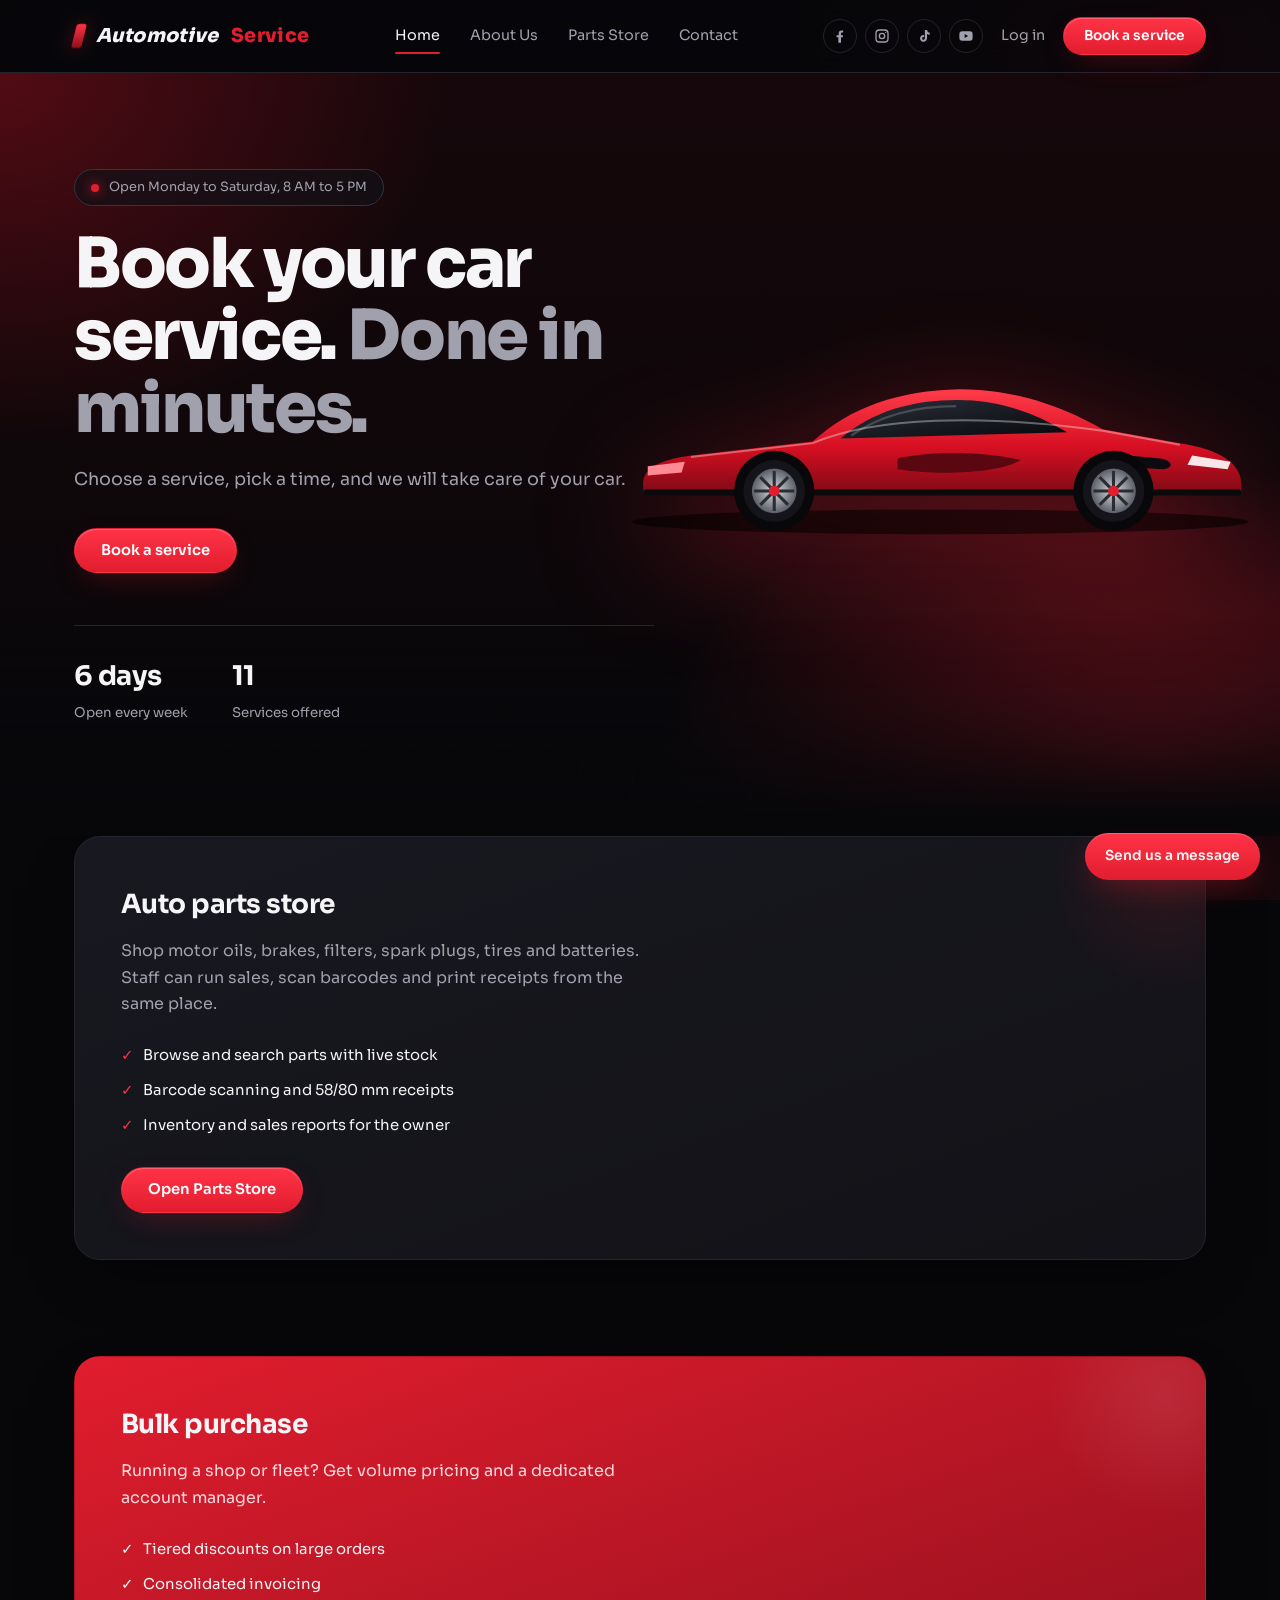
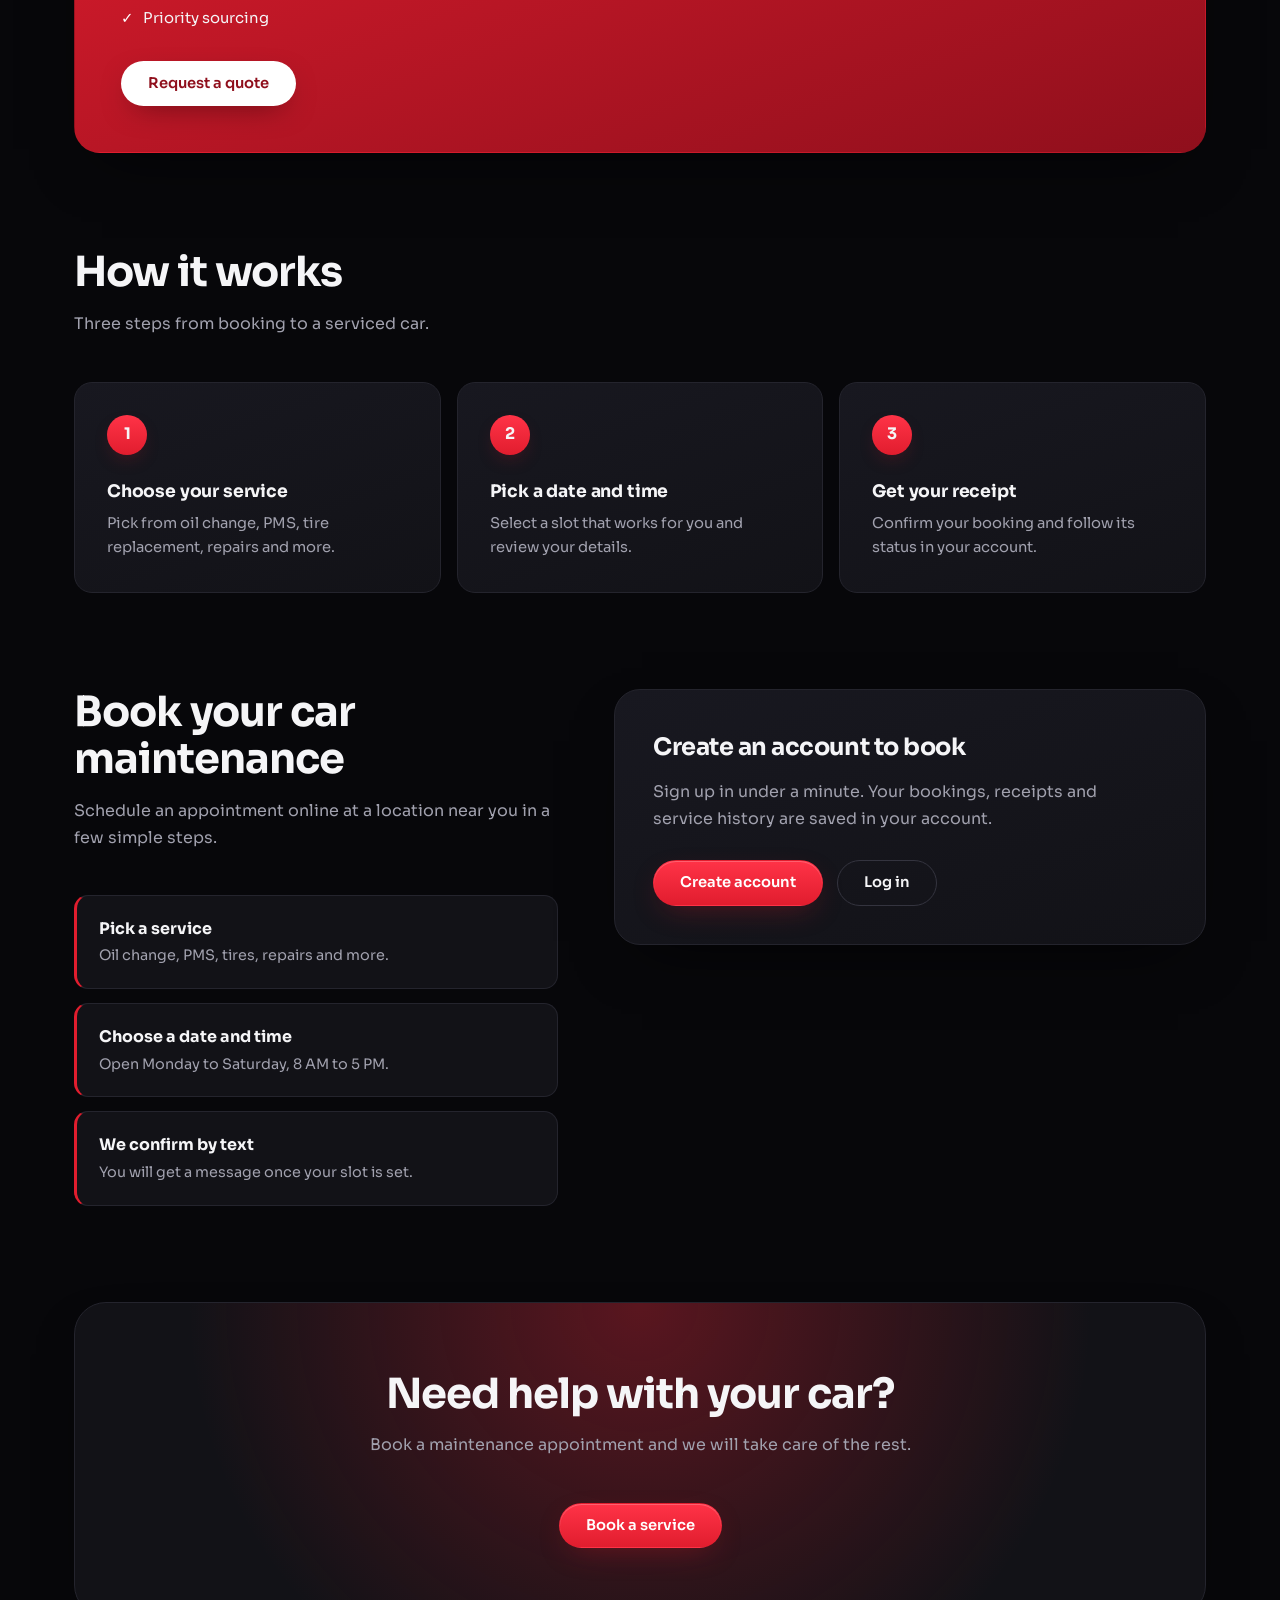
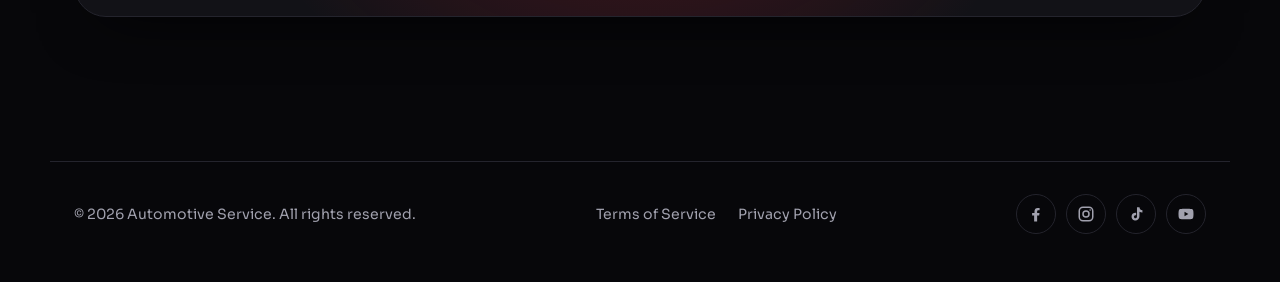
==== commit 3d6089d1: "fix" ====
--- a/index.html
+++ b/index.html
@@ -3,6 +3,7 @@
 <head>
 <meta charset="utf-8">
 <meta name="viewport" content="width=device-width, initial-scale=1, viewport-fit=cover">
+<meta name="theme-color" content="#07070a"><link rel="icon" href="data:image/svg+xml,%3Csvg xmlns='http://www.w3.org/2000/svg' viewBox='0 0 32 32'%3E%3Crect width='32' height='32' rx='8' fill='%23e11d2e'/%3E%3Cpath d='M9 22l5-12h4l5 12h-4l-1-3h-4l-1 3z' fill='white'/%3E%3C/svg%3E">
 <title>Automotive Service – Car maintenance and repair</title>
 <link rel="preconnect" href="https://fonts.googleapis.com">
 <link rel="preconnect" href="https://fonts.gstatic.com" crossorigin>
--- a/style.css
+++ b/style.css
@@ -1,131 +1,211 @@
-:root{color-scheme:dark;--bg:#08080a;--surface:#131318;--line:#26262e;--text:#f4f4f6;--muted:#9a9aa6;--red:#e11d2e;--red-deep:#8f0f1c;--glow:rgba(225,29,46,.35);
-box-sizing:border-box;padding-top:env(safe-area-inset-top,0px);padding-bottom:env(safe-area-inset-bottom,0px)}
-*,*::before,*::after{box-sizing:inherit}
-html{scroll-behavior:smooth;scroll-padding-top:90px}
-body{margin:0;background:var(--bg);color:var(--text);font-family:'Sora',system-ui,-apple-system,'Segoe UI',sans-serif;line-height:1.6;-webkit-font-smoothing:antialiased}
+/* Automotive Service: design system
+   Dark, red-accent automotive theme. Tokens first, then base, layout, components, pages, responsive. */
+
+:root{
+  color-scheme:dark;
+  --bg:#07070a;--bg-2:#0d0d12;--surface:#121217;--surface-2:#181820;
+  --line:#24242d;--line-2:#34343f;
+  --text:#f5f5f7;--muted:#a1a1ae;--faint:#6f6f7c;
+  --red:#e11d2e;--red-hi:#ff3347;--red-deep:#8f0f1c;--glow:rgba(225,29,46,.35);
+  --r-sm:12px;--r-md:18px;--r-lg:26px;
+  --shadow:0 24px 60px -28px rgba(0,0,0,.8);
+  --ease:cubic-bezier(.2,.8,.2,1);
+}
+*,*::before,*::after{box-sizing:border-box}
+html{scroll-behavior:smooth;scroll-padding-top:92px;-webkit-text-size-adjust:100%;text-size-adjust:100%}
+body{margin:0;background:var(--bg);color:var(--text);font-family:'Sora',system-ui,-apple-system,'Segoe UI',sans-serif;line-height:1.65;-webkit-font-smoothing:antialiased;text-rendering:optimizeLegibility;overflow-x:clip;padding-top:env(safe-area-inset-top,0px);padding-bottom:env(safe-area-inset-bottom,0px)}
+body::before{content:"";position:fixed;inset:0;z-index:-1;pointer-events:none;background:radial-gradient(760px 520px at 100% 8%,rgba(225,29,46,.10),transparent 65%),radial-gradient(700px 520px at 0 55%,rgba(143,15,28,.14),transparent 65%),radial-gradient(700px 520px at 100% 100%,rgba(225,29,46,.08),transparent 65%)}
 a{color:inherit;text-decoration:none}
-:focus-visible{outline:2px solid var(--red);outline-offset:3px;border-radius:6px}
+img,svg,video{max-width:100%}
+[hidden]{display:none!important}
+::selection{background:var(--red);color:#fff}
+:focus-visible{outline:2px solid var(--red-hi);outline-offset:3px;border-radius:6px}
+option{background:var(--surface);color:var(--text)}
+
+/* Typography */
+h1{font-size:clamp(2.4rem,5.4vw,4.3rem);line-height:1.05;letter-spacing:-.035em;font-weight:800;margin:22px 0 20px}
+h1 span{color:var(--muted)}
+h2{font-size:clamp(1.8rem,3.3vw,2.6rem);letter-spacing:-.025em;line-height:1.15;margin:0 0 14px;font-weight:700}
+h3{letter-spacing:-.01em}
+.lead{font-size:1.1rem;color:var(--muted);max-width:46ch;margin:0 0 34px}
+.sub{color:var(--muted);max-width:56ch;margin:0 0 44px}
+
+/* Layout */
 .wrap{max-width:1180px;margin:0 auto;padding:0 24px}
-nav{position:sticky;top:0;z-index:20;backdrop-filter:blur(14px);background:rgba(8,8,10,.72);border-bottom:1px solid var(--line)}
-nav .wrap{display:flex;align-items:center;justify-content:space-between;height:68px;gap:24px}
-.logo{font-weight:800;font-size:1.25rem;letter-spacing:.04em;font-style:italic}
+section{padding:96px 0}
+
+/* Navigation */
+nav{position:sticky;top:0;z-index:40;backdrop-filter:blur(16px) saturate(140%);-webkit-backdrop-filter:blur(16px) saturate(140%);background:rgba(7,7,10,.72);border-bottom:1px solid var(--line)}
+nav .wrap{display:flex;align-items:center;justify-content:space-between;height:72px;gap:24px}
+.logo{display:inline-flex;align-items:center;gap:12px;font-weight:800;font-size:1.2rem;letter-spacing:.02em;font-style:italic;white-space:nowrap}
+.logo::before{content:"";width:10px;height:24px;border-radius:3px;background:linear-gradient(180deg,var(--red-hi),var(--red-deep));transform:skewX(-14deg);box-shadow:0 0 18px var(--glow)}
 .logo i{color:var(--red);font-style:normal}
-.links{display:flex;gap:28px;font-size:.9rem;color:var(--muted)}
-.links a{padding:6px 0;border-bottom:2px solid transparent;transition:color .2s,border-color .2s}
-.links a:hover,.links a.on{color:var(--text);border-color:var(--red)}
-.btn{display:inline-flex;align-items:center;gap:8px;padding:13px 26px;border-radius:999px;font-weight:600;font-size:.92rem;background:var(--red);color:#fff;border:1px solid transparent;box-shadow:0 8px 30px -8px var(--glow);transition:transform .2s,background .2s}
-.btn:hover{transform:translateY(-2px);background:#f02a3b}
-.btn.ghost{background:transparent;border-color:var(--line);box-shadow:none}
-.btn.ghost:hover{border-color:var(--muted);background:var(--surface)}
-.btn.sm{padding:10px 20px}
-.hero{position:relative;overflow:hidden;padding:96px 0 110px}
-.hero::before{content:"";position:absolute;right:-12%;top:-20%;width:760px;height:760px;background:radial-gradient(circle,var(--glow),transparent 65%);pointer-events:none}
-.hero{min-height:680px;display:flex;align-items:center}
-.hero .wrap{position:relative;z-index:2;width:100%}
-.hero .wrap>div{max-width:620px}
-.hero::after{content:"";position:absolute;inset:auto 0 0 0;height:38%;background:linear-gradient(to top,var(--bg),transparent);z-index:1;pointer-events:none}
-.car{position:absolute;right:-40px;bottom:14px;width:min(920px,72vw);z-index:0;filter:drop-shadow(0 30px 60px rgba(225,29,46,.45));animation:drive 1.6s cubic-bezier(.2,.8,.2,1) both}
-@keyframes drive{from{transform:translateX(160px);opacity:0}to{transform:none;opacity:1}}
-.pill{display:inline-flex;align-items:center;gap:10px;padding:7px 16px;border:1px solid var(--line);border-radius:999px;background:var(--surface);font-size:.82rem;color:var(--muted)}
-.pill b{width:8px;height:8px;border-radius:50%;background:var(--red);box-shadow:0 0 12px var(--red)}
-h1{font-size:clamp(2.4rem,5.6vw,4.4rem);line-height:1.05;letter-spacing:-.03em;font-weight:800;margin:22px 0 20px}
-h1 span{color:var(--muted)}
-.lead{font-size:1.1rem;color:var(--muted);max-width:46ch;margin:0 0 34px}
-.cta{display:flex;gap:14px;flex-wrap:wrap}
-.stats{display:flex;gap:40px;margin-top:52px;padding-top:28px;border-top:1px solid var(--line)}
-.stats strong{display:block;font-size:1.6rem;letter-spacing:-.02em}
-.stats small{color:var(--muted)}
-section{padding:90px 0}
-h2{font-size:clamp(1.8rem,3.4vw,2.6rem);letter-spacing:-.02em;line-height:1.15;margin:0 0 14px;font-weight:700}
-.sub{color:var(--muted);max-width:56ch;margin:0 0 44px}
-.split{display:grid;grid-template-columns:1fr 1fr;gap:20px}
-.panel{padding:44px;border-radius:28px;border:1px solid var(--line);background:linear-gradient(160deg,#1a1a21,var(--surface))}
-.panel.red{background:linear-gradient(160deg,var(--red),var(--red-deep));border-color:transparent}
-.panel.red p{color:#ffd9dd}
-.panel h3{font-size:1.6rem;letter-spacing:-.02em;margin:0 0 12px}
-.panel p{color:var(--muted);margin:0 0 28px;max-width:40ch}
-.panel ul{list-style:none;margin:0 0 30px;padding:0;display:grid;gap:10px;font-size:.92rem}
-.panel li::before{content:"✓";margin-right:10px;font-weight:700}
-.panel.red .btn{background:#fff;color:var(--red-deep);box-shadow:none}
-.steps{display:grid;grid-template-columns:repeat(3,1fr);gap:16px;counter-reset:s}
-.step{padding:30px;border-radius:20px;border:1px solid var(--line);counter-increment:s}
-.step::before{content:counter(s);display:grid;place-items:center;width:38px;height:38px;border-radius:50%;background:var(--red);font-weight:700;margin-bottom:22px}
-.step h3{margin:0 0 6px;font-size:1.05rem}
-.step p{margin:0;color:var(--muted);font-size:.9rem}
-.banner{margin:0 24px;max-width:1132px;margin-inline:auto;padding:64px 24px;text-align:center;border-radius:32px;background:radial-gradient(circle at 50% 0,var(--glow),transparent 70%),var(--surface);border:1px solid var(--line)}
-.banner .cta{justify-content:center}
-footer{padding:48px 0;color:var(--muted);font-size:.88rem}
-footer .wrap{display:flex;justify-content:space-between;flex-wrap:wrap;gap:16px;border-top:1px solid var(--line);padding-top:32px}
-.chat{position:fixed;right:20px;bottom:calc(20px + env(safe-area-inset-bottom,0px));z-index:30;padding:12px 20px;border-radius:999px;background:var(--red);font-size:.88rem;font-weight:600;box-shadow:0 10px 30px -6px var(--glow)}
-@media(max-width:900px){.links{display:none}.split{grid-template-columns:1fr}.car{width:130vw;right:-30vw;bottom:0;opacity:.55}.hero{min-height:620px}.steps{grid-template-columns:1fr}.hero{padding-top:56px}.stats{gap:24px}.panel{padding:30px}}
-@media(prefers-reduced-motion:reduce){
-/* Real photo: save a Ferrari photo as ferrari.jpg in this folder */
+.links{display:flex;gap:30px;font-size:.9rem;color:var(--muted)}
+.links a{position:relative;padding:8px 0;transition:color .2s}
+.links a::after{content:"";position:absolute;left:0;right:0;bottom:2px;height:2px;border-radius:2px;background:var(--red);transform:scaleX(0);transform-origin:left;transition:transform .3s var(--ease)}
+.links a:hover,.links a.on{color:var(--text)}
+.links a:hover::after,.links a.on::after{transform:scaleX(1)}
+.nav-right{display:flex;align-items:center;gap:18px}
+.nav-auth{display:flex;gap:18px}
+.textlink{color:var(--muted);font-size:.9rem;transition:color .2s}
+.textlink:hover{color:var(--text)}
+.mob-only{display:none}
+.menu-btn{display:none;place-items:center;width:44px;height:44px;border:1px solid var(--line);border-radius:12px;background:var(--surface);color:var(--text);cursor:pointer}
+.menu-btn span,.menu-btn span::before,.menu-btn span::after{display:block;width:18px;height:2px;border-radius:2px;background:currentColor;transition:transform .2s,opacity .2s,top .2s}
+.menu-btn span{position:relative}
+.menu-btn span::before,.menu-btn span::after{content:"";position:absolute;left:0}
+.menu-btn span::before{top:-6px}
+.menu-btn span::after{top:6px}
+nav.open .menu-btn span{background:transparent}
+nav.open .menu-btn span::before{top:0;transform:rotate(45deg)}
+nav.open .menu-btn span::after{top:0;transform:rotate(-45deg)}
+
+/* Socials */
+.socials{display:flex;gap:10px;align-items:center}
+.socials a{display:grid;place-items:center;width:40px;height:40px;border-radius:50%;border:1px solid var(--line);color:var(--muted);transition:color .2s,border-color .2s,background .2s,transform .2s}
+.socials a:hover{color:#fff;border-color:var(--red);background:var(--red);transform:translateY(-2px)}
+.socials svg{width:18px;height:18px}
+.nav-right .socials{display:none;gap:8px}
+.nav-right .socials a{width:34px;height:34px}
+.nav-right .socials svg{width:16px;height:16px}
+.links-socials{display:none}
+
+/* Buttons */
+.btn{display:inline-flex;align-items:center;justify-content:center;gap:8px;padding:13px 26px;border-radius:999px;font:inherit;font-weight:600;font-size:.92rem;line-height:1.2;background:linear-gradient(180deg,var(--red-hi),var(--red));color:#fff;border:1px solid transparent;box-shadow:0 10px 30px -10px var(--glow),inset 0 1px 0 rgba(255,255,255,.22);cursor:pointer;transition:transform .2s var(--ease),box-shadow .2s,background .2s,border-color .2s}
+.btn:hover{transform:translateY(-2px);box-shadow:0 16px 36px -10px var(--glow),inset 0 1px 0 rgba(255,255,255,.28)}
+.btn:active{transform:translateY(0) scale(.98)}
+.btn.ghost{background:transparent;border-color:var(--line-2);box-shadow:none;color:var(--text)}
+.btn.ghost:hover{border-color:var(--muted);background:var(--surface-2);box-shadow:none}
+.btn.sm{padding:10px 20px;font-size:.86rem}
+.submit{width:100%;margin-top:6px}
+
+/* Hero */
+.hero{position:relative;overflow:hidden;min-height:700px;display:flex;align-items:center;padding:96px 0 110px;background:radial-gradient(ellipse 55% 55% at 90% 90%,rgba(225,29,46,.5),transparent 70%),radial-gradient(ellipse 50% 70% at 0 0,rgba(143,15,28,.5),transparent 70%),linear-gradient(180deg,#16070b,var(--bg))}
+.hero::after{content:"";position:absolute;inset:auto 0 0 0;height:30%;background:linear-gradient(to top,var(--bg) 8%,transparent);z-index:2;pointer-events:none}
+.hero .wrap{position:relative;z-index:3;width:100%}
+.hero .wrap>div{max-width:580px}
+.streaks{position:absolute;inset:auto 0 0 0;height:60%;z-index:0;pointer-events:none;background:linear-gradient(rgba(225,29,46,.4) 1px,transparent 1px) 0 0/100% 46px,linear-gradient(90deg,rgba(225,29,46,.34) 1px,transparent 1px) 0 0/70px 100%;transform:perspective(520px) rotateX(64deg);transform-origin:50% 100%;-webkit-mask-image:linear-gradient(to top,#000 10%,transparent 85%);mask-image:linear-gradient(to top,#000 10%,transparent 85%);opacity:.5;animation:grid 2.4s linear infinite}
+@keyframes grid{to{background-position:0 46px,0 0}}
+.car{position:absolute;right:-30px;top:50%;width:min(640px,52vw);z-index:0;transform:translateY(-50%);filter:drop-shadow(0 30px 60px rgba(225,29,46,.45));animation:drive 1.6s var(--ease) both}
+@keyframes drive{from{transform:translate(160px,-50%);opacity:0}to{transform:translate(0,-50%);opacity:1}}
 .car-photo{position:absolute;inset:0;width:100%;height:100%;object-fit:cover;object-position:70% 55%;z-index:0;opacity:0;transition:opacity 1.2s}
 .has-photo .car-photo{opacity:1}
 .has-photo .car{display:none}
-.has-photo::before{display:none}
-.hero .wrap{z-index:3}
-.hero::after{z-index:2}
-.has-photo .streaks{position:absolute;inset:0;z-index:1;background:linear-gradient(90deg,var(--bg) 0%,rgba(8,8,10,.88) 32%,rgba(8,8,10,.25) 65%,rgba(8,8,10,.45) 100%),radial-gradient(ellipse at 80% 70%,rgba(225,29,46,.35),transparent 60%)}
-.streaks{position:absolute;inset:0;z-index:0;pointer-events:none;background:repeating-linear-gradient(100deg,transparent 0 120px,rgba(225,29,46,.07) 120px 122px,transparent 122px 260px)}
-.has-photo .hero-fade{display:none}
-@media(max-width:900px){.car-photo{object-position:75% 50%}.has-photo .streaks{background:linear-gradient(180deg,rgba(8,8,10,.55),rgba(8,8,10,.9))}}
+.has-photo .streaks{inset:0;height:auto;transform:none;-webkit-mask-image:none;mask-image:none;opacity:1;animation:none;z-index:1;background:linear-gradient(90deg,var(--bg) 0%,rgba(7,7,10,.88) 32%,rgba(7,7,10,.25) 65%,rgba(7,7,10,.45) 100%),radial-gradient(ellipse at 80% 70%,rgba(225,29,46,.35),transparent 60%)}
+.pill{display:inline-flex;align-items:center;gap:10px;padding:7px 16px;border:1px solid var(--line-2);border-radius:999px;background:rgba(18,18,23,.7);backdrop-filter:blur(6px);font-size:.8rem;color:var(--muted)}
+.pill b{width:8px;height:8px;border-radius:50%;background:var(--red);box-shadow:0 0 12px var(--red)}
+.cta{display:flex;gap:14px;flex-wrap:wrap}
+.stats{display:flex;gap:44px;margin-top:52px;padding-top:28px;border-top:1px solid var(--line)}
+.stats strong{display:block;font-size:1.7rem;letter-spacing:-.02em}
+.stats small{color:var(--muted)}
+
+/* Cards and panels */
+.split{display:grid;grid-template-columns:1fr 1fr;gap:20px}
+.panel{position:relative;overflow:hidden;padding:46px;border-radius:var(--r-lg);border:1px solid var(--line);background:linear-gradient(160deg,var(--surface-2),var(--surface));box-shadow:var(--shadow)}
+.panel::after{content:"";position:absolute;right:-80px;top:-80px;width:240px;height:240px;background:radial-gradient(circle,var(--glow),transparent 70%);opacity:.35;pointer-events:none}
+.panel.red{background:linear-gradient(160deg,var(--red),var(--red-deep));border-color:transparent}
+.panel.red::after{background:radial-gradient(circle,rgba(255,255,255,.25),transparent 70%)}
+.panel.red p{color:#ffd9dd}
+.panel h3{font-size:1.65rem;letter-spacing:-.02em;margin:0 0 12px}
+.panel p{color:var(--muted);margin:0 0 26px;max-width:44ch}
+.panel ul{list-style:none;margin:0 0 30px;padding:0;display:grid;gap:10px;font-size:.93rem}
+.panel li::before{content:"✓";margin-right:10px;font-weight:700;color:var(--red-hi)}
+.panel.red li::before{color:#fff}
+.panel.red .btn{background:#fff;color:var(--red-deep);box-shadow:0 10px 30px -12px rgba(0,0,0,.5)}
+.steps{display:grid;grid-template-columns:repeat(3,1fr);gap:16px;counter-reset:s}
+.step{padding:32px;border-radius:var(--r-md);border:1px solid var(--line);background:linear-gradient(160deg,var(--surface-2),var(--surface));counter-increment:s;transition:transform .3s var(--ease),border-color .3s}
+.step:hover{transform:translateY(-4px);border-color:var(--line-2)}
+.step::before{content:counter(s);display:grid;place-items:center;width:40px;height:40px;border-radius:50%;background:linear-gradient(180deg,var(--red-hi),var(--red));font-weight:700;margin-bottom:22px;box-shadow:0 8px 20px -8px var(--glow)}
+.step h3{margin:0 0 6px;font-size:1.08rem}
+.step p{margin:0;color:var(--muted);font-size:.92rem}
+.banner{width:calc(100% - 32px);max-width:1132px;margin-inline:auto;padding:68px 24px;text-align:center;border-radius:32px;background:radial-gradient(circle at 50% 0,var(--glow),transparent 70%),var(--surface);border:1px solid var(--line);box-shadow:var(--shadow)}
+.banner .cta{justify-content:center}
 
 /* Booking */
 .book{display:grid;grid-template-columns:.9fr 1.1fr;gap:56px;align-items:start}
 .perks{list-style:none;margin:0;padding:0;display:grid;gap:14px}
-.perks li{padding:20px 22px;border:1px solid var(--line);border-left:3px solid var(--red);border-radius:14px;background:var(--surface);display:grid;gap:2px}
+.perks li{padding:20px 22px;border:1px solid var(--line);border-left:3px solid var(--red);border-radius:14px;background:var(--surface);display:grid;gap:2px;transition:transform .25s var(--ease),border-color .25s}
+.perks li:hover{transform:translateX(4px);border-color:var(--line-2);border-left-color:var(--red)}
 .perks span{color:var(--muted);font-size:.9rem}
-.form{display:grid;gap:12px;padding:32px;border:1px solid var(--line);border-radius:28px;background:linear-gradient(160deg,#1a1a21,var(--surface))}
-.form input,.form select,.form textarea{width:100%;padding:14px 16px;font:inherit;font-size:.92rem;color:var(--text);background:var(--bg);border:1px solid var(--line);border-radius:12px;transition:border-color .2s}
-.form input::placeholder,.form textarea::placeholder{color:var(--muted)}
+.form{display:grid;gap:12px;padding:34px;border:1px solid var(--line);border-radius:var(--r-lg);background:linear-gradient(160deg,var(--surface-2),var(--surface));box-shadow:var(--shadow)}
+.form input,.form select,.form textarea{width:100%;padding:14px 16px;font:inherit;font-size:.92rem;color:var(--text);background:var(--bg);border:1px solid var(--line);border-radius:var(--r-sm);transition:border-color .2s,box-shadow .2s}
+.form input::placeholder,.form textarea::placeholder{color:var(--faint)}
+.form input:hover,.form select:hover,.form textarea:hover{border-color:var(--line-2)}
 .form input:focus,.form select:focus,.form textarea:focus{outline:none;border-color:var(--red);box-shadow:0 0 0 3px var(--glow)}
-.form select{appearance:none;background-image:url("data:image/svg+xml,%3Csvg xmlns='http://www.w3.org/2000/svg' width='12' height='8' fill='none' stroke='%239a9aa6' stroke-width='2'%3E%3Cpath d='m1 1 5 5 5-5'/%3E%3C/svg%3E");background-repeat:no-repeat;background-position:right 16px center;padding-right:40px}
-.form textarea{resize:vertical}
+.form select{appearance:none;-webkit-appearance:none;background-image:url("data:image/svg+xml,%3Csvg xmlns='http://www.w3.org/2000/svg' width='12' height='8' fill='none' stroke='%23a1a1ae' stroke-width='2'%3E%3Cpath d='m1 1 5 5 5-5'/%3E%3C/svg%3E");background-repeat:no-repeat;background-position:right 16px center;padding-right:40px}
+.form textarea{resize:vertical;min-height:90px}
 .row2{display:grid;grid-template-columns:1fr 1fr;gap:12px}
 .row3{display:grid;grid-template-columns:repeat(3,1fr);gap:12px}
-.submit{justify-content:center;width:100%;margin-top:6px;cursor:pointer;font:inherit;font-weight:600}
-.ok{margin:4px 0 0;padding:12px 16px;border-radius:12px;background:rgba(225,29,46,.12);border:1px solid var(--red);font-size:.9rem}
-@media(max-width:900px){.book{grid-template-columns:1fr;gap:32px}.form{padding:22px}.row3{grid-template-columns:1fr}}
-@media(max-width:520px){.row2{grid-template-columns:1fr}}
-
-/* Cooler background */
-body{background:radial-gradient(700px 520px at 100% 1000px,rgba(225,29,46,.13),transparent 65%) no-repeat,radial-gradient(700px 520px at 0 1900px,rgba(143,15,28,.18),transparent 65%) no-repeat,radial-gradient(700px 520px at 100% 2800px,rgba(225,29,46,.12),transparent 65%) no-repeat,var(--bg)}
-.hero{background:radial-gradient(ellipse 55% 55% at 88% 88%,rgba(225,29,46,.6),transparent 70%),radial-gradient(ellipse 50% 70% at 0 0,rgba(143,15,28,.55),transparent 70%),radial-gradient(ellipse 40% 40% at 50% 100%,rgba(225,29,46,.18),transparent 70%),linear-gradient(180deg,#14060a,var(--bg))}
-.hero::before{right:-8%;top:auto;bottom:-34%;width:75%;height:75%;background:linear-gradient(112deg,transparent 0 38%,rgba(225,29,46,.85) 38% 50%,transparent 50% 54%,rgba(255,255,255,.9) 54% 57%,transparent 57% 61%,rgba(225,29,46,.85) 61% 70%,transparent 70%);opacity:.38;filter:blur(.5px)}
-.streaks{inset:auto 0 0 0;height:60%;background:linear-gradient(rgba(225,29,46,.45) 1px,transparent 1px) 0 0/100% 46px,linear-gradient(90deg,rgba(225,29,46,.4) 1px,transparent 1px) 0 0/70px 100%;transform:perspective(520px) rotateX(64deg);transform-origin:50% 100%;-webkit-mask-image:linear-gradient(to top,#000 10%,transparent 85%);mask-image:linear-gradient(to top,#000 10%,transparent 85%);opacity:.55;animation:grid 2.4s linear infinite}
-@keyframes grid{to{background-position:0 46px,0 0}}
-.has-photo .streaks{inset:0;height:auto;transform:none;-webkit-mask-image:none;mask-image:none;opacity:1;animation:none}
-.hero::after{height:30%;background:linear-gradient(to top,var(--bg) 8%,transparent)}
-.panel,.form,.perks li,.step{backdrop-filter:blur(6px)}
-@media(prefers-reduced-motion:reduce){.streaks{animation:none}}
-
-/* About page */
-.page-hero{padding:96px 0 40px;background:radial-gradient(ellipse 55% 80% at 90% 100%,rgba(225,29,46,.45),transparent 70%),radial-gradient(ellipse 50% 70% at 0 0,rgba(143,15,28,.5),transparent 70%),linear-gradient(180deg,#14060a,var(--bg))}
+.gate{display:grid;gap:12px;align-content:start;padding:38px;border:1px solid var(--line);border-radius:var(--r-lg);background:linear-gradient(160deg,var(--surface-2),var(--surface));box-shadow:var(--shadow)}
+.gate h3{margin:0;font-size:1.5rem;letter-spacing:-.02em}
+.gate p{margin:0 0 10px;color:var(--muted);max-width:42ch}
+.gate .cta{margin-top:6px}
+
+/* Floating message button */
+.chat{position:fixed;right:20px;bottom:calc(20px + env(safe-area-inset-bottom,0px));z-index:30;padding:12px 20px;border-radius:999px;background:linear-gradient(180deg,var(--red-hi),var(--red));font-size:.86rem;font-weight:600;box-shadow:0 12px 30px -8px var(--glow),inset 0 1px 0 rgba(255,255,255,.22);transition:transform .2s var(--ease)}
+.chat:hover{transform:translateY(-3px)}
+
+/* Footer */
+footer{padding:48px 0;color:var(--muted);font-size:.88rem}
+footer .wrap{display:flex;justify-content:space-between;align-items:center;flex-wrap:wrap;gap:16px;border-top:1px solid var(--line);padding-top:32px}
+.foot-links{display:flex;gap:22px;flex-wrap:wrap}
+.foot-links a{transition:color .2s}
+.foot-links a:hover{color:var(--text)}
+
+/* Inner pages */
+.page-hero{padding:96px 0 40px;background:radial-gradient(ellipse 55% 80% at 90% 100%,rgba(225,29,46,.42),transparent 70%),radial-gradient(ellipse 50% 70% at 0 0,rgba(143,15,28,.5),transparent 70%),linear-gradient(180deg,#16070b,var(--bg))}
 .page-hero h1{max-width:16ch}
 .page-hero .lead{margin-bottom:0}
 .about-split{display:grid;grid-template-columns:1.1fr .9fr;gap:56px;align-items:center}
 .facts{display:grid;grid-template-columns:1fr 1fr;gap:16px}
-.facts div{padding:28px;border:1px solid var(--line);border-radius:20px;background:var(--surface)}
-.facts strong{display:block;font-size:2rem;letter-spacing:-.02em;color:var(--red)}
+.facts div{padding:30px;border:1px solid var(--line);border-radius:var(--r-md);background:linear-gradient(160deg,var(--surface-2),var(--surface))}
+.facts strong{display:block;font-size:2.1rem;letter-spacing:-.02em;color:var(--red-hi)}
 .facts small{color:var(--muted)}
 .values{display:grid;grid-template-columns:repeat(3,1fr);gap:16px}
-.value{padding:32px;border:1px solid var(--line);border-top:3px solid var(--red);border-radius:20px;background:var(--surface)}
+.value{padding:32px;border:1px solid var(--line);border-top:3px solid var(--red);border-radius:var(--r-md);background:linear-gradient(160deg,var(--surface-2),var(--surface));transition:transform .3s var(--ease)}
+.value:hover{transform:translateY(-4px)}
 .value h3{margin:0 0 8px;font-size:1.1rem}
 .value p{margin:0;color:var(--muted);font-size:.92rem}
-@media(max-width:900px){.about-split,.values{grid-template-columns:1fr}.about-split{gap:32px}.page-hero{padding-top:56px}}
-
-/* Mission and vision */
 .mv{display:grid;grid-template-columns:1fr 1fr;gap:20px}
-.mv-card{padding:44px;border-radius:28px;border:1px solid var(--line);background:linear-gradient(160deg,#1a1a21,var(--surface))}
+.mv-card{padding:46px;border-radius:var(--r-lg);border:1px solid var(--line);background:linear-gradient(160deg,var(--surface-2),var(--surface));box-shadow:var(--shadow)}
 .mv-card:first-child{background:linear-gradient(160deg,var(--red),var(--red-deep));border-color:transparent}
 .mv-card h2{margin-bottom:16px}
 .mv-card p{margin:0;color:var(--muted);font-size:1.02rem;max-width:46ch}
 .mv-card:first-child p{color:#ffe3e6}
-@media(max-width:900px){.mv{grid-template-columns:1fr}.mv-card{padding:30px}}
-
-/* Booking review and receipt */
-.dlg{width:calc(100% - 32px);max-width:560px;max-height:90vh;padding:0;color:var(--text);background:var(--surface);border:1px solid var(--line);border-radius:24px;box-shadow:0 30px 80px rgba(0,0,0,.6)}
+.legal{max-width:780px}
+.legal .meta{color:var(--muted);font-size:.85rem;margin:0 0 8px}
+.legal h2{font-size:1.25rem;margin:36px 0 10px}
+.legal p,.legal li{color:var(--muted);margin:0 0 12px}
+.legal ul{padding-left:20px;margin:0 0 12px}
+
+/* Contact */
+.cgrid{display:grid;grid-template-columns:repeat(3,1fr);gap:18px}
+.ccard{position:relative;padding:34px;border:1px solid var(--line);border-radius:var(--r-lg);background:linear-gradient(160deg,var(--surface-2),var(--surface));overflow:hidden;transition:border-color .25s,box-shadow .25s,transform .25s var(--ease)}
+.ccard::before{content:"";position:absolute;right:-60px;top:-60px;width:180px;height:180px;background:radial-gradient(circle,var(--glow),transparent 70%);opacity:.45;pointer-events:none}
+.ccard:hover{border-color:var(--red);box-shadow:0 20px 60px -24px var(--glow);transform:translateY(-3px)}
+.cicon{display:grid;place-items:center;width:54px;height:54px;margin-bottom:22px;border-radius:16px;background:linear-gradient(145deg,var(--red-hi),var(--red-deep));color:#fff;box-shadow:0 10px 30px -8px var(--glow)}
+.cicon svg{width:26px;height:26px}
+.ccard h2{font-size:1.35rem;margin:0 0 6px}
+.ccard>p{margin:0 0 20px;color:var(--muted);font-size:.9rem}
+.crow{display:flex;justify-content:space-between;align-items:center;gap:12px;padding:14px 0;border-top:1px solid var(--line)}
+.crow small{display:block;color:var(--muted);font-size:.78rem}
+.crow a,.crow span{font-weight:600;font-size:.95rem;overflow-wrap:anywhere}
+.crow a{transition:color .2s}
+.crow a:hover{color:var(--red-hi)}
+.copy{flex:none;padding:8px 14px;border:1px solid var(--line-2);border-radius:999px;background:transparent;color:var(--muted);font:inherit;font-size:.8rem;cursor:pointer;transition:color .2s,border-color .2s}
+.copy:hover{color:var(--text);border-color:var(--red)}
+.stiles{display:grid;grid-template-columns:repeat(4,1fr);gap:16px}
+.stile{display:grid;gap:2px;padding:28px;border:1px solid var(--line);border-radius:24px;background:var(--surface);transition:transform .25s var(--ease),background .25s,border-color .25s,box-shadow .25s}
+.stile:hover{transform:translateY(-6px);border-color:transparent;background:linear-gradient(150deg,var(--red),var(--red-deep));box-shadow:0 24px 50px -20px var(--glow)}
+.sicon{display:grid;place-items:center;width:48px;height:48px;margin-bottom:26px;border-radius:50%;border:1px solid var(--line-2);color:var(--text);transition:border-color .25s,background .25s}
+.stile:hover .sicon{border-color:rgba(255,255,255,.5);background:rgba(255,255,255,.15)}
+.sicon svg{width:24px;height:24px}
+.stile strong{font-size:1.1rem}
+.stile small{color:var(--muted);transition:color .25s}
+.stile:hover small{color:#ffd9dd}
+
+/* Booking review and receipt dialog */
+.dlg{width:calc(100% - 32px);max-width:560px;max-height:90vh;padding:0;color:var(--text);background:var(--surface);border:1px solid var(--line-2);border-radius:24px;box-shadow:0 30px 80px rgba(0,0,0,.65)}
 .dlg::backdrop{background:rgba(0,0,0,.72);backdrop-filter:blur(4px)}
 .dlg-in{padding:32px}
 .dlg-brand{margin:0 0 6px;font-weight:800;font-style:italic;color:var(--red)}
@@ -137,194 +217,150 @@
 .dlg dt{color:var(--muted)}
 .dlg dd{margin:0;font-weight:600;overflow-wrap:anywhere;white-space:pre-wrap}
 .dlg-acts{display:flex;flex-wrap:wrap;gap:10px;margin-top:24px}
-.dlg-acts .btn{cursor:pointer;font:inherit;font-weight:600;font-size:.9rem;padding:12px 22px}
-@media(max-width:520px){.dlg-in{padding:22px}.dlg dl{grid-template-columns:1fr}.dlg dt{border:0;padding-bottom:0}}
-@media print{body>*:not(dialog){display:none!important}body{background:#fff!important;padding:0}.dlg{position:static!important;display:block!important;max-width:none;max-height:none;margin:0 auto;color:#000;background:#fff;border:0;box-shadow:none}.dlg *{color:#000!important}.dlg-acts{display:none}.dlg dt,.dlg dd{border-color:#ccc}}
+.dlg-acts .btn{font-size:.9rem;padding:12px 22px}
+.mini{font-size:1rem;margin:22px 0 8px}
+.histrow{display:flex;justify-content:space-between;align-items:center;gap:12px;padding:10px 0;border-bottom:1px solid var(--line);font-size:.9rem}
 
 /* Accounts and dashboards */
-.nav-right{display:flex;align-items:center;gap:20px}
-.nav-auth{display:flex;gap:18px}
-.textlink{color:var(--muted);font-size:.9rem;transition:color .2s}
-.textlink:hover{color:var(--text)}
-.authpage{background:radial-gradient(700px 500px at 100% 0,rgba(225,29,46,.16),transparent 65%) no-repeat,radial-gradient(600px 500px at 0 100%,rgba(143,15,28,.2),transparent 65%) no-repeat,var(--bg)}
-.authwrap{min-height:calc(100vh - 70px);display:grid;place-items:center;padding:40px 20px}
-.authcard{width:100%;max-width:440px;padding:36px;border:1px solid var(--line);border-radius:28px;background:linear-gradient(160deg,#1a1a21,var(--surface))}
+.authpage::before{background:radial-gradient(700px 500px at 100% 0,rgba(225,29,46,.18),transparent 65%),radial-gradient(600px 500px at 0 100%,rgba(143,15,28,.22),transparent 65%)}
+.authwrap{min-height:calc(100vh - 72px);display:grid;place-items:center;padding:40px 20px}
+.authcard{width:100%;max-width:440px;padding:38px;border:1px solid var(--line);border-radius:var(--r-lg);background:linear-gradient(160deg,var(--surface-2),var(--surface));box-shadow:var(--shadow)}
 .authcard h1{font-size:1.9rem;margin:0 0 6px;letter-spacing:-.02em}
 .authcard .sub{margin:0 0 24px;font-size:.92rem}
+.authcard .form{padding:0;border:0;background:none;box-shadow:none}
 .tabs{display:grid;grid-auto-flow:column;grid-auto-columns:1fr;gap:4px;padding:4px;margin-bottom:20px;border:1px solid var(--line);border-radius:999px;background:var(--bg)}
 .tabs button{padding:10px;border:0;border-radius:999px;background:transparent;color:var(--muted);font:inherit;font-weight:600;font-size:.9rem;cursor:pointer;transition:background .2s,color .2s}
-.tabs button.on{background:var(--red);color:#fff}
-.authcard .form{padding:0;border:0;background:none}
+.tabs button:hover{color:var(--text)}
+.tabs button.on{background:linear-gradient(180deg,var(--red-hi),var(--red));color:#fff}
 .err{margin:0;padding:10px 14px;border-radius:12px;background:rgba(225,29,46,.12);border:1px solid var(--red);font-size:.88rem}
 .switch{margin:18px 0 0;text-align:center;color:var(--muted);font-size:.9rem}
 .switch a{color:var(--text);font-weight:600;border-bottom:1px solid var(--red)}
-.demo{margin:14px 0 0;text-align:center;color:var(--muted);font-size:.78rem}
+.demo{margin:14px 0 0;text-align:center;color:var(--faint);font-size:.78rem}
 .dash{padding-top:48px;padding-bottom:80px}
 .dash-top{display:flex;justify-content:space-between;align-items:flex-end;gap:16px;flex-wrap:wrap;margin-bottom:28px}
 .dash h1{font-size:clamp(1.8rem,3.4vw,2.4rem);margin:0 0 4px;letter-spacing:-.02em}
 .dash .sub{margin:0}
-.dash h2{font-size:1.3rem;margin:36px 0 16px}
+.dash h2{font-size:1.3rem;margin:38px 0 16px}
 .stats-row{display:grid;grid-template-columns:repeat(auto-fit,minmax(170px,1fr));gap:14px}
-.stat{padding:22px;border:1px solid var(--line);border-radius:18px;background:var(--surface)}
-.stat strong{display:block;font-size:2rem;letter-spacing:-.02em;color:var(--red)}
+.stat{padding:22px;border:1px solid var(--line);border-radius:var(--r-md);background:linear-gradient(160deg,var(--surface-2),var(--surface))}
+.stat strong{display:block;font-size:2rem;letter-spacing:-.02em;color:var(--red-hi)}
 .stat small{color:var(--muted)}
 .toolbar{display:flex;gap:12px;flex-wrap:wrap;margin-bottom:14px}
-.toolbar select,.toolbar input,.statussel{padding:11px 14px;font:inherit;font-size:.9rem;color:var(--text);background:var(--surface);border:1px solid var(--line);border-radius:12px}
+.toolbar select,.toolbar input,.statussel{padding:11px 14px;font:inherit;font-size:.9rem;color:var(--text);background:var(--surface);border:1px solid var(--line);border-radius:var(--r-sm);transition:border-color .2s,box-shadow .2s}
+.toolbar select:focus,.toolbar input:focus,.statussel:focus{outline:none;border-color:var(--red);box-shadow:0 0 0 3px var(--glow)}
 .toolbar input{flex:1;min-width:200px}
-.tablewrap{overflow-x:auto;border:1px solid var(--line);border-radius:18px;background:var(--surface)}
+.statussel{padding:8px 10px;font-size:.84rem}
+.tablewrap{overflow-x:auto;border:1px solid var(--line);border-radius:var(--r-md);background:var(--surface)}
 table{width:100%;border-collapse:collapse;font-size:.88rem}
 th,td{padding:14px 16px;text-align:left;border-bottom:1px solid var(--line);white-space:nowrap;vertical-align:middle}
-th{color:var(--muted);font-weight:500;font-size:.8rem}
+th{color:var(--muted);font-weight:500;font-size:.8rem;background:var(--surface-2)}
+tbody tr{transition:background .15s}
+tbody tr:hover{background:rgba(255,255,255,.025)}
 tbody tr:last-child td{border-bottom:0}
 td small{color:var(--muted)}
-.statussel{padding:8px 10px;font-size:.84rem}
 .badge{display:inline-block;padding:4px 12px;border-radius:999px;font-size:.78rem;font-weight:600}
 .b-pending{background:rgba(245,166,35,.15);color:#f5a623}
 .b-confirmed{background:rgba(66,153,225,.15);color:#63b3ed}
 .b-completed{background:rgba(72,187,120,.15);color:#68d391}
 .b-cancelled{background:rgba(154,154,166,.15);color:var(--muted)}
-.empty{margin:0;padding:28px;border:1px dashed var(--line);border-radius:18px;color:var(--muted);text-align:center}
-.mini{font-size:1rem;margin:22px 0 8px}
-.histrow{display:flex;justify-content:space-between;align-items:center;gap:12px;padding:10px 0;border-bottom:1px solid var(--line);font-size:.9rem}
-@media(max-width:700px){.nav-right{gap:12px}.nav-right .btn{display:none}.authcard{padding:26px}}
-
-/* Responsive: phones, tablets, laptops, desktops and Macs */
-html{-webkit-text-size-adjust:100%;text-size-adjust:100%}
-body{overflow-x:clip}
-img,svg,video{max-width:100%}
-.banner{width:calc(100% - 32px)}
-.mob-only{display:none}
-.menu-btn{display:none;place-items:center;width:44px;height:44px;border:1px solid var(--line);border-radius:12px;background:var(--surface);color:var(--text);cursor:pointer}
-.menu-btn span,.menu-btn span::before,.menu-btn span::after{display:block;width:18px;height:2px;border-radius:2px;background:currentColor;transition:transform .2s,opacity .2s}
-.menu-btn span{position:relative}
-.menu-btn span::before,.menu-btn span::after{content:"";position:absolute;left:0}
-.menu-btn span::before{top:-6px}
-.menu-btn span::after{top:6px}
-nav.open .menu-btn span{background:transparent}
-nav.open .menu-btn span::before{top:0;transform:rotate(45deg)}
-nav.open .menu-btn span::after{top:0;transform:rotate(-45deg)}
-
-/* Large screens: iMac, big monitors */
-@media(min-width:1500px){.wrap{max-width:1360px}h1{font-size:5rem}.car{width:1040px}.hero{min-height:760px}section{padding:110px 0}}
-@media(min-width:2000px){.wrap{max-width:1560px}.car{width:1180px}html{font-size:112%}}
-
-/* Short laptop screens (13in MacBook, 1366x768) */
+.empty{margin:0;padding:28px;border:1px dashed var(--line-2);border-radius:var(--r-md);color:var(--muted);text-align:center}
+
+/* Large screens */
+@media(min-width:1100px){.nav-right .socials{display:flex}}
+@media(min-width:1500px){.wrap{max-width:1360px}h1{font-size:5rem}.car{width:min(740px,50vw)}.hero{min-height:780px}section{padding:112px 0}}
+@media(min-width:2000px){.wrap{max-width:1560px}html{font-size:112%}}
+
+/* Short laptop screens */
 @media(min-width:901px) and (max-height:780px){.hero{min-height:600px;padding:56px 0 90px}h1{font-size:clamp(2.4rem,4.6vw,3.6rem)}.stats{margin-top:32px}}
 
-/* Tablets and small laptops */
-@media(max-width:1100px) and (min-width:901px){.links{gap:18px}.car{width:68vw}.split{gap:16px}.book{gap:36px}}
+/* Small laptops and tablets */
+@media(max-width:1100px) and (min-width:901px){.links{gap:20px}.split{gap:16px}.book{gap:36px}}
 
 /* Tablets and phones */
 @media(max-width:900px){
- .menu-btn{display:grid}
- .links{display:none;position:absolute;left:0;right:0;top:100%;flex-direction:column;gap:0;padding:6px 24px 20px;background:rgba(8,8,10,.97);backdrop-filter:blur(14px);border-bottom:1px solid var(--line);max-height:calc(100svh - 68px);overflow-y:auto}
- nav.open .links{display:flex}
- .links a{padding:15px 0;border-bottom:1px solid var(--line);font-size:1rem}
- .links a.on{color:var(--text)}
- .mob-only{display:block}
- .btn{min-height:46px}
- .form input,.form select,.form textarea,.toolbar select,.toolbar input{font-size:16px;min-height:46px}
- .hero{padding-bottom:calc(42vw + 40px);min-height:0}
- .hero .wrap>div{max-width:none}
- .page-hero{padding-bottom:24px}
- section{padding:72px 0}
- .dash{padding-top:32px}
+  .menu-btn{display:grid}
+  .links{display:none;position:absolute;left:0;right:0;top:100%;flex-direction:column;gap:0;padding:6px 24px 20px;background:rgba(7,7,10,.97);backdrop-filter:blur(14px);border-bottom:1px solid var(--line);max-height:calc(100svh - 72px);overflow-y:auto}
+  nav.open .links{display:flex}
+  .links a{padding:15px 0;border-bottom:1px solid var(--line);font-size:1rem}
+  .links a::after{display:none}
+  .mob-only{display:block}
+  .links .links-socials{display:flex;padding:18px 0 0}
+  .links .links-socials a{padding:0;border:1px solid var(--line);width:44px;height:44px}
+  .btn{min-height:46px}
+  .form input,.form select,.form textarea,.toolbar select,.toolbar input{font-size:16px;min-height:46px}
+  .hero{min-height:0;padding:56px 0 64px}
+  .hero .wrap>div{max-width:none}
+  .car{position:relative;right:auto;top:auto;display:block;width:min(560px,100%);margin:40px auto 0;transform:none;animation:fadein 1.2s var(--ease) both;opacity:1}
+  @keyframes fadein{from{opacity:0}to{opacity:1}}
+  .has-photo .streaks{background:linear-gradient(180deg,rgba(7,7,10,.55),rgba(7,7,10,.9))}
+  .car-photo{object-position:75% 50%}
+  .split,.mv,.about-split,.values,.steps,.book{grid-template-columns:1fr}
+  .about-split{gap:32px}.book{gap:32px}
+  .page-hero{padding:56px 0 24px}
+  section{padding:72px 0}
+  .panel,.mv-card{padding:32px}
+  .form{padding:24px}
+  .cgrid{grid-template-columns:1fr}
+  .stiles{grid-template-columns:repeat(2,1fr)}
+  .dash{padding-top:32px}
+  .stats{gap:28px}
 }
-
-/* Phones */
+@media(max-width:700px){.nav-right{gap:12px}.nav-right .btn{display:none}.authcard{padding:28px}}
 @media(max-width:600px){
- .wrap{padding:0 16px}
- nav .wrap{height:60px;gap:12px}
- .links{padding:6px 16px 18px;max-height:calc(100svh - 60px)}
- .logo{font-size:1.05rem}
- .nav-right{gap:10px}
- .nav-auth{gap:12px}
- .textlink{font-size:.85rem}
- section{padding:56px 0}
- .hero{padding-top:44px}
- h1{font-size:clamp(2rem,9.5vw,2.6rem)}
- .lead{font-size:1rem}
- .cta{flex-direction:column}
- .cta .btn{width:100%;justify-content:center}
- .stats{gap:20px;flex-wrap:wrap;margin-top:34px}
- .pill{font-size:.76rem;padding:6px 12px}
- .panel,.mv-card,.form,.banner{border-radius:22px}
- .banner{padding:44px 18px}
- .facts{grid-template-columns:1fr 1fr;gap:12px}
- .facts div{padding:20px}
- .step,.value{padding:24px}
- .dash-top .btn{width:100%;justify-content:center}
- .dlg{width:calc(100% - 20px);max-height:92svh}
- .dlg-acts .btn{flex:1 1 140px;justify-content:center}
- th,td{padding:12px}
- .chat{right:14px;font-size:.82rem;padding:11px 16px}
- footer .wrap{flex-direction:column}
+  .wrap{padding:0 16px}
+  nav .wrap{height:60px;gap:12px}
+  .links{padding:6px 16px 18px;max-height:calc(100svh - 60px)}
+  .logo{font-size:1.02rem;gap:9px}
+  .logo::before{height:20px}
+  .nav-right,.nav-auth{gap:12px}
+  .textlink{font-size:.85rem}
+  section{padding:56px 0}
+  .hero{padding-top:44px}
+  h1{font-size:clamp(2rem,9.5vw,2.6rem)}
+  .lead{font-size:1rem}
+  .cta{flex-direction:column}
+  .cta .btn{width:100%}
+  .stats{gap:20px;flex-wrap:wrap;margin-top:34px}
+  .pill{font-size:.74rem;padding:6px 12px}
+  .panel,.mv-card,.form,.banner,.gate,.ccard{border-radius:22px}
+  .gate,.ccard{padding:26px}
+  .banner{padding:44px 18px}
+  .facts{gap:12px}.facts div{padding:20px}
+  .step,.value{padding:24px}
+  .stile{padding:20px}.sicon{margin-bottom:22px}
+  .row2,.row3{grid-template-columns:1fr}
+  .dash-top .btn{width:100%}
+  .dlg{width:calc(100% - 20px);max-height:92svh}
+  .dlg-in{padding:22px}
+  .dlg dl{grid-template-columns:1fr}
+  .dlg dt{border:0;padding-bottom:0}
+  .dlg-acts .btn{flex:1 1 140px}
+  th,td{padding:12px}
+  .chat{right:14px;font-size:.82rem;padding:11px 16px}
+  footer .wrap{flex-direction:column;align-items:flex-start}
 }
-
-/* Very small phones */
-@media(max-width:360px){.logo{font-size:.95rem}.facts{grid-template-columns:1fr}.stats strong{font-size:1.35rem}}
+@media(max-width:360px){.logo{font-size:.92rem}.facts{grid-template-columns:1fr}.stats strong{font-size:1.4rem}.stiles{grid-template-columns:1fr}}
 
 /* Phones turned sideways */
-@media(max-height:520px) and (orientation:landscape){.hero{padding:36px 0 80px;min-height:0}.car{opacity:.35}.authwrap{min-height:0;padding:24px 20px}}
+@media(max-height:520px) and (orientation:landscape){.hero{padding:36px 0 56px}.authwrap{min-height:0;padding:24px 20px}}
 
 /* Touch screens: no sticky hover lift */
-@media(hover:none){.btn:hover,.perks li:hover{transform:none}}
-
-/* Socials, legal links, legal pages */
-.socials{display:flex;gap:10px;align-items:center}
-.socials a{display:grid;place-items:center;width:40px;height:40px;border-radius:50%;border:1px solid var(--line);color:var(--muted);transition:color .2s,border-color .2s,background .2s}
-.socials a:hover{color:#fff;border-color:var(--red);background:var(--red)}
-.socials svg{width:18px;height:18px}
-.nav-right .socials{display:none;gap:8px}
-.nav-right .socials a{width:34px;height:34px}
-.nav-right .socials svg{width:16px;height:16px}
-@media(min-width:1100px){.nav-right .socials{display:flex}}
-.links-socials{display:none}
-@media(max-width:900px){.links .links-socials{display:flex;padding:18px 0 0}.links .links-socials a{padding:0;border:1px solid var(--line);width:44px;height:44px}}
-.foot{align-items:center}
-.foot-links{display:flex;gap:22px;flex-wrap:wrap}
-.foot-links a{transition:color .2s}
-.foot-links a:hover{color:var(--text)}
-@media(max-width:600px){.foot{align-items:flex-start}}
-.legal{max-width:780px}
-.legal .meta{color:var(--muted);font-size:.85rem;margin:0 0 8px}
-.legal h2{font-size:1.25rem;margin:34px 0 10px}
-.legal p,.legal li{color:var(--muted);margin:0 0 12px}
-.legal ul{padding-left:20px;margin:0 0 12px}
-
-/* Account required to book */
-[hidden]{display:none!important}
-.gate{display:grid;gap:12px;align-content:start;padding:36px;border:1px solid var(--line);border-radius:28px;background:linear-gradient(160deg,#1a1a21,var(--surface))}
-.gate h3{margin:0;font-size:1.5rem;letter-spacing:-.02em}
-.gate p{margin:0 0 10px;color:var(--muted);max-width:42ch}
-.gate .cta{margin-top:6px}
-@media(max-width:600px){.gate{padding:26px;border-radius:22px}}
-
-/* Contact page */
-.cgrid{display:grid;grid-template-columns:repeat(3,1fr);gap:18px}
-.ccard{position:relative;padding:32px;border:1px solid var(--line);border-radius:26px;background:linear-gradient(160deg,#1a1a21,var(--surface));overflow:hidden;transition:border-color .25s,box-shadow .25s}
-.ccard::before{content:"";position:absolute;right:-60px;top:-60px;width:180px;height:180px;background:radial-gradient(circle,var(--glow),transparent 70%);opacity:.5;pointer-events:none}
-.ccard:hover{border-color:var(--red);box-shadow:0 20px 60px -24px var(--glow)}
-.cicon{display:grid;place-items:center;width:54px;height:54px;margin-bottom:22px;border-radius:16px;background:linear-gradient(145deg,var(--red),var(--red-deep));color:#fff;box-shadow:0 10px 30px -8px var(--glow)}
-.cicon svg{width:26px;height:26px}
-.ccard h2{font-size:1.35rem;margin:0 0 6px}
-.ccard>p{margin:0 0 20px;color:var(--muted);font-size:.9rem}
-.crow{display:flex;justify-content:space-between;align-items:center;gap:12px;padding:14px 0;border-top:1px solid var(--line)}
-.crow small{display:block;color:var(--muted);font-size:.78rem}
-.crow a,.crow span{font-weight:600;font-size:.95rem;overflow-wrap:anywhere}
-.crow a{transition:color .2s}
-.crow a:hover{color:var(--red)}
-.copy{flex:none;padding:8px 14px;border:1px solid var(--line);border-radius:999px;background:transparent;color:var(--muted);font:inherit;font-size:.8rem;cursor:pointer;transition:color .2s,border-color .2s}
-.copy:hover{color:var(--text);border-color:var(--red)}
-.stiles{display:grid;grid-template-columns:repeat(4,1fr);gap:16px}
-.stile{display:grid;gap:2px;padding:28px;border:1px solid var(--line);border-radius:24px;background:var(--surface);transition:transform .25s,background .25s,border-color .25s,box-shadow .25s}
-.stile:hover{transform:translateY(-6px);border-color:transparent;background:linear-gradient(150deg,var(--red),var(--red-deep));box-shadow:0 24px 50px -20px var(--glow)}
-.sicon{display:grid;place-items:center;width:48px;height:48px;margin-bottom:26px;border-radius:50%;border:1px solid var(--line);color:var(--text);transition:border-color .25s,background .25s}
-.stile:hover .sicon{border-color:rgba(255,255,255,.5);background:rgba(255,255,255,.15)}
-.sicon svg{width:24px;height:24px}
-.stile strong{font-size:1.1rem}
-.stile small{color:var(--muted);transition:color .25s}
-.stile:hover small{color:#ffd9dd}
-@media(max-width:1000px){.cgrid{grid-template-columns:1fr}.stiles{grid-template-columns:repeat(2,1fr)}}
-@media(max-width:600px){.ccard{padding:24px;border-radius:22px}.stile{padding:20px}.sicon{margin-bottom:22px}}
-@media(hover:none){.stile:hover{transform:none}}}+@media(hover:none){.btn:hover,.perks li:hover,.stile:hover,.step:hover,.value:hover,.ccard:hover,.chat:hover,.socials a:hover{transform:none}}
+
+/* Reduced motion */
+@media(prefers-reduced-motion:reduce){
+  html{scroll-behavior:auto}
+  *,*::before,*::after{animation:none!important;transition:none!important}
+  .car{opacity:1}
+}
+
+/* Print: only the open dialog (booking receipt / booking details) */
+@media print{
+  body::before{display:none}
+  body>*:not(dialog){display:none!important}
+  body{background:#fff!important;padding:0}
+  .dlg{position:static!important;display:block!important;max-width:none;max-height:none;margin:0 auto;color:#000;background:#fff;border:0;box-shadow:none}
+  .dlg *{color:#000!important}
+  .dlg-acts{display:none}
+  .dlg dt,.dlg dd{border-color:#ccc}
+}
